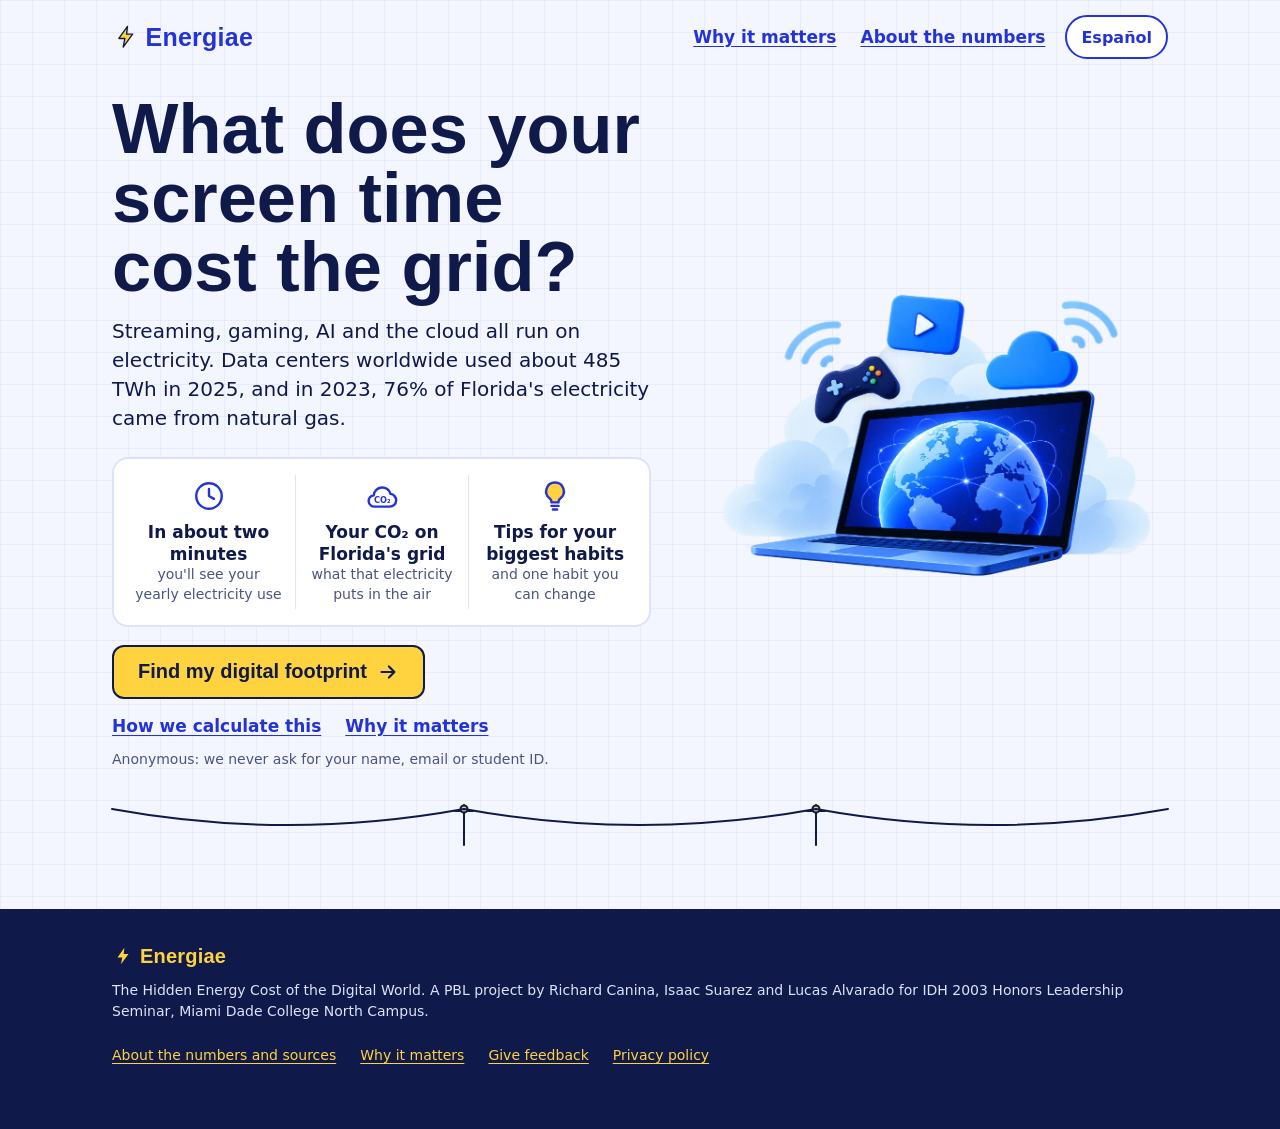
==== index.html @ 9c51fefc "Add a privacy policy page; shorten the team credit to "Richard Canina" - New privacy.html, written o" ====
<!DOCTYPE html>
<html lang="en">
<head>
  <meta charset="UTF-8">
  <meta name="viewport" content="width=device-width, initial-scale=1">
  <title>Digital Energy Calculator | Energiae</title>
  <meta name="description" content="Estimate the yearly electricity behind your streaming, gaming, AI and cloud habits, then pledge one change. An Energiae project at Miami Dade College.">
  <meta name="theme-color" content="#2433D6">
  <!-- Link preview card (texts, WhatsApp, iMessage, LinkedIn, Discord). Apps don't run JavaScript,
       so these stay in English and need the full site address. -->
  <meta property="og:type" content="website">
  <meta property="og:site_name" content="Energiae">
  <meta property="og:url" content="https://energiae-calculator.netlify.app/">
  <meta property="og:title" content="What does your screen time cost the grid?">
  <meta property="og:description" content="Find your digital footprint in about two minutes: the yearly electricity behind your streaming, gaming, AI and cloud habits, and its CO₂ on Florida's grid. In English and Spanish.">
  <meta property="og:image" content="https://energiae-calculator.netlify.app/images/og-image.jpg">
  <meta property="og:image:width" content="1200">
  <meta property="og:image:height" content="630">
  <meta property="og:image:alt" content="Energiae digital energy calculator: What does your screen time cost the grid?">
  <meta name="twitter:card" content="summary_large_image">
  <link rel="icon" href="data:image/svg+xml,%3Csvg xmlns='http://www.w3.org/2000/svg' viewBox='0 0 32 32'%3E%3Crect width='32' height='32' rx='7' fill='%232433D6'/%3E%3Cpath d='M18 4 8 18h7l-2 10 11-15h-7z' fill='%23FFD23F'/%3E%3C/svg%3E">
  <link rel="stylesheet" href="styles.css">
  <script>
    // Runs before the page is drawn. If the page is about to switch to Spanish, hide it for a moment
    // so English doesn't flash first. Same rule as pickLanguage() in app.js; applyLanguage() shows the
    // page again, and a 3-second fallback shows it even if something goes wrong.
    (function () {
      var lang = new URLSearchParams(location.search).get("lang");
      if (lang !== "en" && lang !== "es") {
        try { lang = localStorage.getItem("energiae-lang"); } catch (e) { lang = null; }
      }
      if (lang !== "en" && lang !== "es") {
        lang = (navigator.language || "en").toLowerCase().indexOf("es") === 0 ? "es" : "en";
      }
      if (lang === "es") {
        document.documentElement.classList.add("i18n-pending");
        setTimeout(function () { document.documentElement.classList.remove("i18n-pending"); }, 3000);
      }
    })();
  </script>
</head>
<body>
  <!-- Icon set: each category icon is drawn once here and reused with <use href="#i-..."> -->
  <svg class="icon-sprite" aria-hidden="true" focusable="false">
    <symbol id="i-video" viewBox="0 0 24 24"><rect x="2.5" y="4.5" width="19" height="13" rx="2"/><path d="M10 8.5v5l4.5-2.5z" fill="currentColor" stroke="none"/><path d="M8 21h8"/></symbol>
    <symbol id="i-music" viewBox="0 0 24 24"><path d="M4 16v-4a8 8 0 0 1 16 0v4"/><rect x="3" y="14" width="4.5" height="7" rx="1.5"/><rect x="16.5" y="14" width="4.5" height="7" rx="1.5"/></symbol>
    <symbol id="i-social" viewBox="0 0 24 24"><rect x="6" y="2" width="12" height="20" rx="2.5"/><path d="M9.5 7h5M9.5 11h5M9.5 15h3"/></symbol>
    <symbol id="i-gaming" viewBox="0 0 24 24"><path d="M7 7h10a5 5 0 0 1 5 5v1a3.5 3.5 0 0 1-6.2 2.2L14.5 14h-5l-1.3 1.2A3.5 3.5 0 0 1 2 13v-1a5 5 0 0 1 5-5z"/><path d="M7.5 9.5v3M6 11h3"/><circle cx="15.5" cy="10" r="1" fill="currentColor" stroke="none"/><circle cx="17.5" cy="12" r="1" fill="currentColor" stroke="none"/></symbol>
    <symbol id="i-calls" viewBox="0 0 24 24"><rect x="2" y="6" width="13" height="12" rx="2"/><path d="M15 10.5 21 7v10l-6-3.5z"/></symbol>
    <symbol id="i-ai" viewBox="0 0 24 24"><path d="M11 3l1.8 5.2L18 10l-5.2 1.8L11 17l-1.8-5.2L4 10l5.2-1.8z"/><path d="M18.5 15.5l.7 1.8 1.8.7-1.8.7-.7 1.8-.7-1.8-1.8-.7 1.8-.7z" fill="currentColor"/></symbol>
    <symbol id="i-cloud" viewBox="0 0 24 24"><path d="M7 19h10.5a4.5 4.5 0 0 0 .5-8.97A6 6 0 0 0 6.2 11 4 4 0 0 0 7 19z"/></symbol>
    <symbol id="i-devices" viewBox="0 0 24 24"><path d="M9 2v5M15 2v5M6 7h12v3.5a6 6 0 0 1-12 0zM12 16.5V22"/></symbol>
    <symbol id="i-study" viewBox="0 0 24 24"><path d="M12 6.5C10 5 7 4.5 3 5v13c4-.5 7 0 9 1.5 2-1.5 5-2 9-1.5V5c-4-.5-7 0-9 1.5zM12 6.5V19"/></symbol>
    <symbol id="i-work" viewBox="0 0 24 24"><rect x="3" y="7" width="18" height="13" rx="2"/><path d="M9 7V5.5A1.5 1.5 0 0 1 10.5 4h3A1.5 1.5 0 0 1 15 5.5V7M3 12.5h18"/></symbol>
    <symbol id="i-search" viewBox="0 0 24 24"><circle cx="10.5" cy="10.5" r="6.5"/><path d="M15.3 15.3 21 21"/></symbol>
    <symbol id="i-clock" viewBox="0 0 24 24"><circle cx="12" cy="12" r="9"/><path d="M12 7v5l3.5 2"/></symbol>
    <symbol id="i-co2" viewBox="0 0 24 24"><path d="M7 19.5h10.5a4.5 4.5 0 0 0 .5-8.97A6 6 0 0 0 6.2 11.5 4 4 0 0 0 7 19.5z"/><text x="12.2" y="17.2" text-anchor="middle" font-size="5.8" font-weight="700" font-family="system-ui, sans-serif" fill="currentColor" stroke="none">CO₂</text></symbol>
    <symbol id="i-bulb" viewBox="0 0 24 24"><path d="M12 2.5a6.2 6.2 0 0 0-3.7 11.2c.7.5 1.2 1.3 1.2 2.2v.6h5v-.6c0-.9.5-1.7 1.2-2.2A6.2 6.2 0 0 0 12 2.5z" style="fill: var(--volt)"/><path d="M9.5 19h5M10.5 21.5h3"/></symbol>
  </svg>

  <!-- Text in elements with data-i18n comes from data/strings.js (English or Spanish). -->
  <header class="site-header">
    <a class="wordmark" id="home-link" href="index.html#home" aria-label="Energiae home" data-i18n-aria="nav.home">
      <svg class="wordmark-bolt" viewBox="0 0 32 32" aria-hidden="true"><path d="M18 4 8 18h7l-2 10 11-15h-7z"/></svg>
      Energiae
    </a>
    <div class="header-actions">
      <a class="header-link header-link-wide" href="why-it-matters.html" data-i18n="nav.why">Why it matters</a>
      <a class="header-link header-link-optional" href="about.html" data-i18n="nav.about">About the numbers</a>
      <button type="button" class="lang-toggle" id="lang-toggle" lang="es" data-i18n="lang.switch" data-i18n-aria="lang.switchAria">Español</button>
    </div>
  </header>

  <main class="page">
    <h1 class="visually-hidden" data-i18n="app.name">Digital Energy Calculator</h1>

    <!-- STEP 0: WELCOME -->
    <section class="step intro welcome" id="step-welcome" aria-labelledby="welcome-title">
      <h2 id="welcome-title" tabindex="-1" data-i18n="welcome.title">What does your screen time cost the grid?</h2>
      <!-- The numbers in these facts come from data/coefficients.js (data-c). -->
      <p class="lede" data-i18n-html="welcome.facts"></p>

      <!-- Decorative illustration (the facts above carry the meaning, so alt is empty).
           If the file is missing, it hides itself and the layout stays one column. -->
      <figure class="welcome-art">
        <img src="images/welcome-illustration.webp" alt="" width="1000" height="667" onerror="this.parentElement.hidden = true">
      </figure>

      <ul class="welcome-features">
        <li><svg class="feature-icon" aria-hidden="true" focusable="false"><use href="#i-clock"></use></svg><span><strong data-i18n="welcome.f1t">In about two minutes</strong><span data-i18n="welcome.f1d">you'll see your yearly electricity use</span></span></li>
        <li><svg class="feature-icon" aria-hidden="true" focusable="false"><use href="#i-co2"></use></svg><span><strong data-i18n="welcome.f2t">Your CO₂ on Florida's grid</strong><span data-i18n="welcome.f2d">what that electricity puts in the air</span></span></li>
        <li><svg class="feature-icon" aria-hidden="true" focusable="false"><use href="#i-bulb"></use></svg><span><strong data-i18n="welcome.f3t">Tips for your biggest habits</strong><span data-i18n="welcome.f3d">and one habit you can change</span></span></li>
      </ul>

      <div class="actions">
        <button type="button" class="btn btn-primary" data-go="habits"><span data-i18n="welcome.start">Find my digital footprint</span><svg class="btn-arrow" viewBox="0 0 24 24" aria-hidden="true" focusable="false"><path d="M5 12h14M13 6l6 6-6 6"/></svg></button>
      </div>
      <p class="welcome-how"><a href="about.html" data-i18n="welcome.how">How we calculate this</a><a href="why-it-matters.html" data-i18n="nav.why">Why it matters</a></p>
      <p class="privacy" data-i18n="welcome.privacy">Anonymous: we never ask for your name, email or student ID.</p>

      <!-- Decorative power line; app.js sizes it to the screen and CSS sends a pulse of "current" along it every few seconds. -->
      <svg class="power-line" id="power-line" aria-hidden="true" focusable="false">
        <g class="poles"></g>
        <path class="wire"/>
        <path class="pulse" pathLength="100"/>
      </svg>
    </section>

    <ol class="progress" id="progress" aria-label="Steps" data-i18n-aria="progress.aria" hidden>
      <li data-step="habits"><span data-i18n="progress.habits">Your habits</span></li>
      <li data-step="results"><span data-i18n="progress.results">Your results</span></li>
      <li data-step="pledge"><span data-i18n="progress.pledge">Your pledge</span></li>
    </ol>

    <!--
      Netlify Forms: Netlify reads this form when the site deploys.
      Every field we want to save must exist here in the HTML (even the ones JS fills in).
      No field asks for a name, email, student ID or anything else personal.
      Saved values are always the same codes in English and Spanish, so the data never splits by language.
    -->
    <form id="calc-form" name="pledge-responses" method="POST" data-netlify="true" netlify-honeypot="bot-field" novalidate>
      <input type="hidden" name="form-name" value="pledge-responses">
      <p class="honeypot" aria-hidden="true">
        <label>Leave this empty <input name="bot-field" tabindex="-1" autocomplete="off"></label>
      </p>

      <!-- STEP 1: HABITS -->
      <section class="step" id="step-habits" aria-labelledby="habits-title" hidden>
        <div class="habits-head">
          <h2 id="habits-title" tabindex="-1" data-i18n="habits.title">Your habits</h2>
          <p class="lede" data-i18n="habits.lede">Enter a normal day. Rough guesses are fine.</p>
        </div>

        <fieldset class="group habit-page" data-page="1" tabindex="-1">
          <legend data-i18n="group.watch">Watch and listen</legend>

          <!-- VIDEO: first where they watch (any number of screens), then one hours slider for each screen
               they pick (app.js shows it), then the quality. A TV or monitor is plugged in, so its own
               electricity is added to video; phones, tablets and laptops are counted under "Charging devices".
               The checkboxes have no name: only the hours are sent (0 for a screen they didn't pick). -->
          <fieldset class="field choice video-field">
            <legend><svg class="icon" aria-hidden="true" focusable="false"><use href="#i-video"></use></svg><span data-i18n="video.label">Video streaming</span> <span class="hint" data-i18n="video.hint">Netflix, YouTube, Disney+, Twitch</span></legend>
            <p class="sub-question" id="watch-question"><span data-i18n="screen.legend">Where do you watch? Choose all that apply.</span> <span class="hint" data-i18n="screen.hint">Phone, tablet and laptop charging is counted separately.</span></p>
            <div class="segmented segmented-4" role="group" aria-labelledby="watch-question">
              <label><input type="checkbox" class="watch-check" value="phone" aria-controls="video-on-phone"><span data-i18n="screen.phone">Phone or tablet</span></label>
              <label><input type="checkbox" class="watch-check" value="laptop" aria-controls="video-on-laptop"><span data-i18n="screen.laptop">Laptop</span></label>
              <label><input type="checkbox" class="watch-check" value="tv" aria-controls="video-on-tv"><span data-i18n="screen.tv">TV</span></label>
              <label><input type="checkbox" class="watch-check" value="monitor" aria-controls="video-on-monitor"><span data-i18n="screen.monitor">Monitor</span></label>
            </div>

            <div class="video-on" id="video-on-phone" hidden>
              <label for="video_hours_phone" data-i18n="videoOn.phone">On a phone or tablet</label>
              <div class="slider-row">
                <input type="range" id="video_hours_phone" name="video_hours_phone" min="0" max="12" step="0.5" value="0">
                <output for="video_hours_phone"></output>
              </div>
            </div>
            <div class="video-on" id="video-on-laptop" hidden>
              <label for="video_hours_laptop" data-i18n="videoOn.laptop">On a laptop</label>
              <div class="slider-row">
                <input type="range" id="video_hours_laptop" name="video_hours_laptop" min="0" max="12" step="0.5" value="0">
                <output for="video_hours_laptop"></output>
              </div>
            </div>
            <div class="video-on" id="video-on-tv" hidden>
              <label for="video_hours_tv" data-i18n="videoOn.tv">On a TV</label>
              <div class="slider-row">
                <input type="range" id="video_hours_tv" name="video_hours_tv" min="0" max="12" step="0.5" value="0">
                <output for="video_hours_tv"></output>
              </div>
            </div>
            <div class="video-on" id="video-on-monitor" hidden>
              <label for="video_hours_monitor" data-i18n="videoOn.monitor">On a monitor</label>
              <div class="slider-row">
                <input type="range" id="video_hours_monitor" name="video_hours_monitor" min="0" max="12" step="0.5" value="0">
                <output for="video_hours_monitor"></output>
              </div>
            </div>
          </fieldset>

          <!-- Shown once they pick at least one screen; applies to all their video. -->
          <fieldset class="field choice" id="quality-field" hidden>
            <legend data-i18n="quality.legend">Usual video quality</legend>
            <div class="segmented">
              <label><input type="radio" name="video_quality" value="SD"><span>SD</span></label>
              <label><input type="radio" name="video_quality" value="HD" checked><span>HD</span></label>
              <label><input type="radio" name="video_quality" value="4K"><span>4K</span></label>
            </div>
          </fieldset>

          <div class="field">
            <label for="music_hours"><svg class="icon" aria-hidden="true" focusable="false"><use href="#i-music"></use></svg><span data-i18n="music.label">Music and podcasts</span> <span class="hint" data-i18n="music.hint">streamed, not downloaded</span></label>
            <div class="slider-row">
              <input type="range" id="music_hours" name="music_hours" min="0" max="12" step="0.5" value="1.5">
              <output for="music_hours"></output>
            </div>
          </div>
        </fieldset>

        <fieldset class="group habit-page" data-page="2" tabindex="-1" hidden>
          <legend data-i18n="group.scroll">Scroll and play</legend>

          <div class="field">
            <label for="social_hours"><svg class="icon" aria-hidden="true" focusable="false"><use href="#i-social"></use></svg><span data-i18n="social.label">Social media scrolling</span> <span class="hint" data-i18n="social.hint">Instagram, TikTok, Snapchat, X</span></label>
            <div class="slider-row">
              <input type="range" id="social_hours" name="social_hours" min="0" max="12" step="0.5" value="2.5">
              <output for="social_hours"></output>
            </div>
          </div>

          <div class="field">
            <label for="gaming_hours"><svg class="icon" aria-hidden="true" focusable="false"><use href="#i-gaming"></use></svg><span data-i18n="gaming.label">Gaming</span></label>
            <div class="slider-row">
              <input type="range" id="gaming_hours" name="gaming_hours" min="0" max="12" step="0.5" value="1">
              <output for="gaming_hours"></output>
            </div>
          </div>

          <fieldset class="field choice">
            <legend><span data-i18n="platform.legend">Mostly play on</span> <span class="hint" data-i18n="platform.hint">a console includes the TV; a PC, the monitor</span></legend>
            <div class="segmented">
              <label><input type="radio" name="gaming_platform" value="phone" checked><span data-i18n="platform.phone">Phone</span></label>
              <label><input type="radio" name="gaming_platform" value="console"><span data-i18n="platform.console">Console</span></label>
              <label><input type="radio" name="gaming_platform" value="pc"><span data-i18n="platform.pc">PC</span></label>
            </div>
          </fieldset>
        </fieldset>

        <fieldset class="group habit-page" data-page="3" tabindex="-1" hidden>
          <legend data-i18n="group.study">Study and work</legend>

          <div class="field">
            <label for="study_hours"><svg class="icon" aria-hidden="true" focusable="false"><use href="#i-study"></use></svg><span data-i18n="study.label">Studying online</span> <span class="hint" data-i18n="study.hint">Pearson, e-books, homework and class websites</span></label>
            <div class="slider-row">
              <input type="range" id="study_hours" name="study_hours" min="0" max="12" step="0.5" value="2">
              <output for="study_hours"></output>
            </div>
          </div>

          <!-- Starts at 0, unlike the other sliders: many students don't work online. -->
          <div class="field">
            <label for="work_hours"><svg class="icon" aria-hidden="true" focusable="false"><use href="#i-work"></use></svg><span data-i18n="work.label">Working online</span> <span class="hint" data-i18n="work.hint">a job or internship on a computer or phone: email, documents, online shifts. Video calls go under Talk and ask</span></label>
            <div class="slider-row">
              <input type="range" id="work_hours" name="work_hours" min="0" max="12" step="0.5" value="0">
              <output for="work_hours"></output>
            </div>
          </div>

          <div class="field">
            <label for="browse_hours"><svg class="icon" aria-hidden="true" focusable="false"><use href="#i-search"></use></svg><span data-i18n="browse.label">Browsing and searching</span> <span class="hint" data-i18n="browse.hint">Google, library databases, research sites</span></label>
            <div class="slider-row">
              <input type="range" id="browse_hours" name="browse_hours" min="0" max="12" step="0.5" value="1">
              <output for="browse_hours"></output>
            </div>
          </div>
        </fieldset>

        <fieldset class="group habit-page" data-page="4" tabindex="-1" hidden>
          <legend data-i18n="group.talk">Talk and ask</legend>

          <div class="field">
            <label for="calls_hours"><svg class="icon" aria-hidden="true" focusable="false"><use href="#i-calls"></use></svg><span data-i18n="calls.label">Video calls</span> <span class="hint" data-i18n="calls.hint">Zoom, FaceTime, Teams</span></label>
            <div class="slider-row">
              <input type="range" id="calls_hours" name="calls_hours" min="0" max="8" step="0.5" value="0.5">
              <output for="calls_hours"></output>
            </div>
          </div>

          <div class="field">
            <label for="ai_prompts"><svg class="icon" aria-hidden="true" focusable="false"><use href="#i-ai"></use></svg><span data-i18n="aiPrompts.label">AI chatbot prompts</span> <span class="hint" data-i18n="aiPrompts.hint">messages to ChatGPT, Gemini or Claude, plus Google AI summaries, per day</span></label>
            <div class="stepper">
              <button type="button" class="step-btn" data-step-for="ai_prompts" data-delta="-1" aria-label="Fewer AI prompts" data-i18n-aria="aria.fewerPrompts">−</button>
              <input type="number" id="ai_prompts" name="ai_prompts" min="0" max="200" step="1" value="5" inputmode="numeric">
              <button type="button" class="step-btn" data-step-for="ai_prompts" data-delta="1" aria-label="More AI prompts" data-i18n-aria="aria.morePrompts">+</button>
            </div>
          </div>

          <div class="field">
            <label for="ai_images"><svg class="icon" aria-hidden="true" focusable="false"><use href="#i-ai"></use></svg><span data-i18n="aiImages.label">AI images generated</span> <span class="hint" data-i18n="aiImages.hint">per day</span></label>
            <div class="stepper">
              <button type="button" class="step-btn" data-step-for="ai_images" data-delta="-1" aria-label="Fewer AI images" data-i18n-aria="aria.fewerImages">−</button>
              <input type="number" id="ai_images" name="ai_images" min="0" max="100" step="1" value="0" inputmode="numeric">
              <button type="button" class="step-btn" data-step-for="ai_images" data-delta="1" aria-label="More AI images" data-i18n-aria="aria.moreImages">+</button>
            </div>
          </div>
        </fieldset>

        <fieldset class="group habit-page" data-page="5" tabindex="-1" hidden>
          <legend data-i18n="group.store">Store and charge</legend>

          <div class="field">
            <label for="cloud_gb"><svg class="icon" aria-hidden="true" focusable="false"><use href="#i-cloud"></use></svg><span data-i18n="cloud.label">Cloud storage used, in GB</span> <span class="hint" data-i18n="cloud.hint">a rough guess is fine: check how much you use in iCloud, Google or OneDrive settings, not your plan size</span></label>
            <div class="stepper">
              <button type="button" class="step-btn" data-step-for="cloud_gb" data-delta="-10" aria-label="10 GB less" data-i18n-aria="aria.lessCloud">−</button>
              <input type="number" id="cloud_gb" name="cloud_gb" min="0" max="5000" step="1" value="50" inputmode="numeric">
              <button type="button" class="step-btn" data-step-for="cloud_gb" data-delta="10" aria-label="10 GB more" data-i18n-aria="aria.moreCloud">+</button>
            </div>
          </div>

          <p class="field-note"><svg class="icon" aria-hidden="true" focusable="false"><use href="#i-devices"></use></svg><span data-i18n="devices.note">Devices you charge every day</span></p>
          <div class="device-row">
            <div class="field">
              <label for="phones" data-i18n="devices.phones">Phones</label>
              <div class="stepper">
                <button type="button" class="step-btn" data-step-for="phones" data-delta="-1" aria-label="One fewer phone" data-i18n-aria="aria.fewerPhones">−</button>
                <input type="number" id="phones" name="phones" min="0" max="5" step="1" value="1" inputmode="numeric">
                <button type="button" class="step-btn" data-step-for="phones" data-delta="1" aria-label="One more phone" data-i18n-aria="aria.morePhones">+</button>
              </div>
            </div>
            <div class="field">
              <label for="laptops" data-i18n="devices.laptops">Laptops</label>
              <div class="stepper">
                <button type="button" class="step-btn" data-step-for="laptops" data-delta="-1" aria-label="One fewer laptop" data-i18n-aria="aria.fewerLaptops">−</button>
                <input type="number" id="laptops" name="laptops" min="0" max="5" step="1" value="1" inputmode="numeric">
                <button type="button" class="step-btn" data-step-for="laptops" data-delta="1" aria-label="One more laptop" data-i18n-aria="aria.moreLaptops">+</button>
              </div>
            </div>
            <div class="field">
              <label for="tablets" data-i18n="devices.tablets">Tablets</label>
              <div class="stepper">
                <button type="button" class="step-btn" data-step-for="tablets" data-delta="-1" aria-label="One fewer tablet" data-i18n-aria="aria.fewerTablets">−</button>
                <input type="number" id="tablets" name="tablets" min="0" max="5" step="1" value="0" inputmode="numeric">
                <button type="button" class="step-btn" data-step-for="tablets" data-delta="1" aria-label="One more tablet" data-i18n-aria="aria.moreTablets">+</button>
              </div>
            </div>
          </div>
        </fieldset>

        <p class="overlap-note" id="overlap-note" data-i18n="habits.overlap" hidden>That adds up to more than 24 hours. That's fine if you do some things at the same time.</p>

        <!-- Section navigation: one group of questions at a time (app.js shows/hides the fieldsets above).
             The dots and the Back/Next buttons are pinned together at the bottom of the screen. -->
        <div class="habit-footer">
        <!-- Only when coming back from the results ("Edit my habits"), so it can't spoil the first reveal or the "expected" question. -->
        <p class="habit-live" id="habit-live" aria-live="polite" hidden></p>
        <!-- Shown once if someone taps "See my results" without changing any answer; a second tap continues. -->
        <p class="habit-unchanged" id="habit-unchanged" role="status" hidden></p>
        <div class="habit-nav">
          <div class="habit-dots" id="habit-dots" role="group" aria-label="Habit sections" data-i18n-aria="habits.dotsAria">
            <button type="button" class="habit-dot" data-page="1"></button>
            <button type="button" class="habit-dot" data-page="2"></button>
            <button type="button" class="habit-dot" data-page="3"></button>
            <button type="button" class="habit-dot" data-page="4"></button>
            <button type="button" class="habit-dot" data-page="5"></button>
          </div>
          <p class="habit-count" id="habit-count">Section 1 of 5</p>
        </div>

        <div class="actions habit-actions">
          <button type="button" class="btn btn-quiet" id="habit-back" data-i18n="habits.back">Back</button>
          <button type="button" class="btn btn-primary" id="habit-next"><span id="habit-next-label">Next: Scroll and play</span><svg class="btn-arrow" viewBox="0 0 24 24" aria-hidden="true" focusable="false"><path d="M5 12h14M13 6l6 6-6 6"/></svg></button>
          <button type="button" class="btn btn-primary" id="habit-results" data-go="results" data-i18n="habits.next" hidden>See my results</button>
        </div>
        </div>
      </section>

      <!-- STEP 2: RESULTS -->
      <section class="step" id="step-results" aria-labelledby="results-title" hidden>
        <div class="results-layout">
          <div class="card" id="result-card">
            <div class="card-head">
              <p class="card-brand">
                <svg class="wordmark-bolt" viewBox="0 0 32 32" aria-hidden="true"><path d="M18 4 8 18h7l-2 10 11-15h-7z"/></svg>
                Energiae
              </p>
              <h2 id="results-title" class="card-title" tabindex="-1" data-i18n="results.title">My digital year</h2>
            </div>
            <div class="meter-row">
              <div class="meter" id="meter" role="img" aria-label=""></div>
              <!-- Like the spinning disk in a real electric meter: it spins faster when you use more. -->
              <div class="disk-wrap">
                <svg class="disk" viewBox="0 0 64 64" aria-hidden="true" focusable="false">
                  <circle class="disk-window" cx="32" cy="32" r="30"/>
                  <g class="disk-spin">
                    <circle class="disk-plate" cx="32" cy="32" r="23"/>
                    <rect class="disk-mark" x="28" y="9" width="8" height="6" rx="1.5"/>
                    <circle class="disk-hub" cx="32" cy="32" r="3.5"/>
                  </g>
                </svg>
                <p class="disk-watts"><span aria-hidden="true"><span id="avg-watts"></span> W, 24/7</span><span class="visually-hidden" id="avg-watts-sr"></span></p>
              </div>
            </div>
            <p class="meter-unit" aria-hidden="true" data-i18n="meter.unit">kWh of electricity a year</p>

            <dl class="card-stats">
              <div><dt data-i18n="stat.co2">CO₂ on Florida's grid</dt><dd><span id="co2-kg"></span> kg</dd></div>
              <div><dt data-i18n="stat.phone">Same as charging a phone</dt><dd><span id="phone-charges"></span> <span data-i18n="unit.times">times</span></dd></div>
              <div><dt data-i18n="stat.home">Powering a Florida home</dt><dd><span id="home-days"></span> <span data-i18n="unit.days">days</span></dd></div>
            </dl>

            <!-- Florida's electricity mix (EPA eGRID), filled in by app.js from coefficients.js -->
            <div class="grid-mix">
              <div class="mix-bar" id="mix-bar" aria-hidden="true"></div>
              <p class="mix-label" id="mix-label"></p>
            </div>

            <h3 class="card-subtitle" data-i18n="results.where">Where it goes, in kWh a year</h3>
            <ul class="bars" id="bars"></ul>

            <p class="card-foot" data-i18n="card.foot">Estimate by Energiae at Miami Dade College North</p>
          </div>

          <!-- Share / download the card as an image (app.js draws it on a canvas). Shown once the image is ready;
               the Share button only appears on browsers that can share image files. -->
          <div class="share-actions" id="share-actions" hidden>
            <button type="button" class="btn btn-quiet" id="share-btn" hidden><svg class="btn-icon" viewBox="0 0 24 24" aria-hidden="true" focusable="false"><path d="M12 15V3M7 8l5-5 5 5M5 12v7a2 2 0 0 0 2 2h10a2 2 0 0 0 2-2v-7"/></svg><span data-i18n="share.share">Share my card</span></button>
            <button type="button" class="btn btn-quiet" id="download-btn"><svg class="btn-icon" viewBox="0 0 24 24" aria-hidden="true" focusable="false"><path d="M12 3v12M7 10l5 5 5-5M5 21h14"/></svg><span data-i18n="share.download">Download image</span></button>
          </div>

          <div class="results-side">
            <fieldset class="group expectation">
              <legend data-i18n="expect.legend">Compared to what you expected, this is…</legend>
              <div class="choice-list">
                <label><input type="radio" name="expectation" value="higher" required><span data-i18n="expect.higher">Higher than I expected</span></label>
                <label><input type="radio" name="expectation" value="about-right"><span data-i18n="expect.about">About what I expected</span></label>
                <label><input type="radio" name="expectation" value="lower"><span data-i18n="expect.lower">Lower than I expected</span></label>
                <label><input type="radio" name="expectation" value="no-idea"><span data-i18n="expect.noIdea">I had no idea</span></label>
              </div>
            </fieldset>

            <div class="tips" id="tips">
              <h3 id="tips-title">Your top 3 places to cut</h3>
              <ol id="tips-list"></ol>
            </div>

            <!-- Backup for browsers that can't make the image -->
            <p class="screenshot-hint" id="screenshot-hint" data-i18n="results.screenshot">Screenshot the blue card to share it.</p>

            <div class="actions">
              <button type="button" class="btn btn-quiet" data-go="habits" data-i18n="results.edit">Edit my habits</button>
              <button type="button" class="btn btn-primary" data-go="pledge" data-i18n="results.next">Choose a pledge</button>
            </div>
          </div>
        </div>
      </section>

      <!-- STEP 3: PLEDGE -->
      <section class="step" id="step-pledge" aria-labelledby="pledge-title" hidden>
        <h2 id="pledge-title" tabindex="-1">Pick one habit to change</h2>
        <p class="lede" id="pledge-lede" data-i18n="pledge.lede">Your options are sorted by how much energy they would save you in a year.</p>

        <!-- Mini meter: rolls down to your new total when you pick a pledge -->
        <div class="pledge-meter">
          <p class="pledge-meter-label" id="pledge-meter-label">Your year, in kWh</p>
          <div class="pledge-meter-row">
            <div class="meter meter-small" id="pledge-meter" role="img" aria-label=""></div>
            <p class="pledge-change" id="pledge-change"></p>
          </div>
        </div>

        <fieldset class="group" id="pledge-group">
          <legend class="visually-hidden" data-i18n="pledge.legend">Your pledge</legend>
          <!-- JS hides the options that don't apply to you and fills in the savings. -->
          <div class="pledge-list" id="pledge-list">
            <label class="pledge" data-pledge="video_less"><input type="radio" name="pledge" value="video_less" required><span class="pledge-text" data-i18n="pledge.video_less">Stream 1 hour less video a day</span><span class="pledge-save"></span></label>
            <label class="pledge" data-pledge="video_hd"><input type="radio" name="pledge" value="video_hd" required><span class="pledge-text" data-i18n="pledge.video_hd">Watch in HD instead of 4K</span><span class="pledge-save"></span></label>
            <label class="pledge" data-pledge="music_less"><input type="radio" name="pledge" value="music_less" required><span class="pledge-text" data-i18n="pledge.music_less">Stream music 1 hour less a day, and play downloads instead</span><span class="pledge-save"></span></label>
            <label class="pledge" data-pledge="social_less"><input type="radio" name="pledge" value="social_less" required><span class="pledge-text" data-i18n="pledge.social_less">Scroll social media 1 hour less a day</span><span class="pledge-save"></span></label>
            <label class="pledge" data-pledge="gaming_less"><input type="radio" name="pledge" value="gaming_less" required><span class="pledge-text" data-i18n="pledge.gaming_less">Game 1 hour less a day</span><span class="pledge-save"></span></label>
            <label class="pledge" data-pledge="gaming_phone"><input type="radio" name="pledge" value="gaming_phone" required><span class="pledge-text" data-i18n="pledge.gaming_phone">Play on my phone instead of a console or PC</span><span class="pledge-save"></span></label>
            <label class="pledge" data-pledge="calls_less"><input type="radio" name="pledge" value="calls_less" required><span class="pledge-text" data-i18n="pledge.calls_less">Swap 30 minutes of video calls a day for messages</span><span class="pledge-save"></span></label>
            <label class="pledge" data-pledge="ai_fewer"><input type="radio" name="pledge" value="ai_fewer" required><span class="pledge-text" data-i18n="pledge.ai_fewer">Send 5 fewer AI prompts a day</span><span class="pledge-save"></span></label>
            <label class="pledge" data-pledge="ai_no_images"><input type="radio" name="pledge" value="ai_no_images" required><span class="pledge-text" data-i18n="pledge.ai_no_images">Stop generating AI images</span><span class="pledge-save"></span></label>
            <label class="pledge" data-pledge="cloud_half"><input type="radio" name="pledge" value="cloud_half" required><span class="pledge-text" data-i18n="pledge.cloud_half">Delete half of my cloud files</span><span class="pledge-save"></span></label>
          </div>
        </fieldset>

        <div class="field select-field">
          <label for="heard_from" data-i18n="heard.label">Where did you hear about this?</label>
          <!-- The saved value is always the same short English code, whatever language is showing.
               The first five codes (Tabling, Honors College, INIT meeting, Other club, Other) are unchanged
               from the first version, so older and newer responses match. Groups only help people scan the list. -->
          <select id="heard_from" name="heard_from" required>
            <option value="" data-i18n="heard.choose">Choose one</option>
            <optgroup label="At Miami Dade College" data-i18n-label="heard.groupMdc">
              <option value="Tabling – North Campus" data-i18n="heard.tabling">Tabling – North Campus</option>
              <option value="Professor – in class" data-i18n="heard.profClass" data-details>A professor, in class</option>
              <option value="Professor – email or course page" data-i18n="heard.profOnline" data-details>A professor's email or course page</option>
              <option value="Department or chairperson" data-i18n="heard.department" data-details>A department chair or department email</option>
              <option value="Honors College" data-i18n="heard.honors">Honors College</option>
              <option value="INIT meeting" data-i18n="heard.init">INIT meeting</option>
              <option value="Other club" data-i18n="heard.club" data-details>Another club or student organization</option>
              <option value="Campus event or presentation" data-i18n="heard.event" data-details>A campus event or presentation</option>
              <option value="Flyer or poster" data-i18n="heard.flyer">A flyer or poster (QR code)</option>
            </optgroup>
            <optgroup label="Friends and social media" data-i18n-label="heard.groupSocial">
              <option value="Classmate or friend" data-i18n="heard.friend">A classmate or friend</option>
              <option value="Text or group chat" data-i18n="heard.chat">A text or group chat (WhatsApp, GroupMe…)</option>
              <option value="LinkedIn" data-i18n="heard.linkedin">LinkedIn</option>
              <option value="Instagram" data-i18n="heard.instagram">Instagram</option>
              <option value="Other social media" data-i18n="heard.social">Another social network (TikTok, Facebook, X…)</option>
            </optgroup>
            <optgroup label="Other ways" data-i18n-label="heard.groupOther">
              <option value="Web search" data-i18n="heard.search">A web search (Google…)</option>
              <option value="Other" data-i18n="heard.other">Other</option>
            </optgroup>
          </select>
        </div>

        <!-- Optional details, shown only for the options marked data-details above (app.js).
             Cleared if they switch to another option. Short, and asks for no personal details. -->
        <div class="field heard-details" id="heard-details-field" hidden>
          <label for="heard_details"><span data-i18n="heardDetails.label">Would you like to add more details?</span> <span class="hint" id="heard-details-hint" data-i18n="heardDetails.hint">Optional. For example, the class, club or event. Please don't include your own name or contact details.</span></label>
          <input type="text" id="heard_details" name="heard_details" maxlength="100" autocomplete="off" aria-describedby="heard-details-hint">
        </div>

        <!-- Filled in by app.js right before sending. -->
        <input type="hidden" name="video_hours">
        <input type="hidden" name="kwh_total">
        <input type="hidden" name="co2_kg_total">
        <input type="hidden" name="kwh_video">
        <input type="hidden" name="kwh_music">
        <input type="hidden" name="kwh_social">
        <input type="hidden" name="kwh_gaming">
        <input type="hidden" name="kwh_study">
        <input type="hidden" name="kwh_work">
        <input type="hidden" name="kwh_calls">
        <input type="hidden" name="kwh_ai">
        <input type="hidden" name="kwh_cloud">
        <input type="hidden" name="kwh_devices">
        <input type="hidden" name="top_category">
        <input type="hidden" name="pledge_kwh_saved">
        <input type="hidden" name="habits_changed">
        <input type="hidden" name="model_version">
        <input type="hidden" name="language">

        <p class="form-error" id="form-error" role="alert" tabindex="-1" hidden></p>

        <div class="actions">
          <button type="button" class="btn btn-quiet" data-go="results" data-i18n="pledge.back">Back to results</button>
          <button type="submit" class="btn btn-primary" id="submit-btn">Send my pledge</button>
        </div>
        <p class="privacy" data-i18n-html="pledge.privacy">We save your answers above with no name, email or student ID attached. Energiae uses the combined results in a class presentation. <a href="privacy.html">Privacy policy</a></p>
      </section>

      <!-- THANK YOU -->
      <section class="step" id="step-thanks" aria-labelledby="thanks-title" hidden>
        <h2 id="thanks-title" tabindex="-1">Pledge sent. Thank you.</h2>
        <p class="lede" id="thanks-summary"></p>
        <p class="collective" id="thanks-collective" hidden></p>
        <p class="preview-note" id="preview-note" data-i18n="thanks.preview" hidden>Local preview: nothing was sent. Submissions only work on the deployed Netlify site.</p>
        <div class="actions">
          <button type="button" class="btn btn-quiet" id="restart-btn" data-i18n="thanks.restart">Start over</button>
          <a class="btn btn-quiet" href="about.html" data-i18n="thanks.how">How we calculated this</a>
        </div>
      </section>
    </form>

    <!--
      FEEDBACK: a second, separate Netlify form ("site-feedback"), so feedback never mixes with the research data.
      It appears on the thank-you screen, and the footer link "Give feedback" opens it from anywhere.
      Anonymous: no name, email or student ID fields. came_from and language are filled in by app.js
      (came_from: "thank-you" if they finished the calculator, "footer" if not).
    -->
    <section class="feedback" id="feedback" aria-labelledby="feedback-title" hidden>
      <form id="feedback-form" name="site-feedback" method="POST" data-netlify="true" netlify-honeypot="bot-field" novalidate>
        <input type="hidden" name="form-name" value="site-feedback">
        <input type="hidden" name="came_from" value="">
        <input type="hidden" name="language" value="">
        <p class="honeypot" aria-hidden="true">
          <label>Leave this empty <input name="bot-field" tabindex="-1" autocomplete="off"></label>
        </p>

        <h2 id="feedback-title" tabindex="-1" data-i18n="fb.title">Tell us what you think</h2>

        <fieldset class="field choice">
          <legend><span data-i18n="fb.rating">How useful was this calculator?</span> <span class="hint" data-i18n="fb.ratingHint">1 = not useful, 5 = very useful</span></legend>
          <div class="segmented">
            <label><input type="radio" name="usefulness" value="1" required><span>1</span></label>
            <label><input type="radio" name="usefulness" value="2" required><span>2</span></label>
            <label><input type="radio" name="usefulness" value="3" required><span>3</span></label>
            <label><input type="radio" name="usefulness" value="4" required><span>4</span></label>
            <label><input type="radio" name="usefulness" value="5" required><span>5</span></label>
          </div>
        </fieldset>

        <div class="field">
          <label for="feedback-comment"><span data-i18n="fb.comment">Anything we should improve or add?</span> <span class="hint" id="comment-hint" data-i18n="fb.commentHint">Optional. Please don't include your name, email or other personal details.</span></label>
          <textarea id="feedback-comment" name="comment" rows="4" maxlength="500" aria-describedby="comment-hint comment-count"></textarea>
          <p class="char-count" id="comment-count">500 characters left</p>
        </div>

        <p class="form-error" id="feedback-error" role="alert" tabindex="-1" hidden></p>

        <div class="actions">
          <button type="submit" class="btn btn-primary" id="feedback-submit">Send feedback</button>
        </div>
      </form>

      <div id="feedback-thanks" hidden>
        <h2 id="feedback-thanks-title" tabindex="-1" data-i18n="fb.thanksTitle">Thanks for your feedback.</h2>
        <p data-i18n="fb.thanksText">It helps us make the calculator better.</p>
        <p class="preview-note" id="feedback-preview-note" data-i18n="fb.preview" hidden>Local preview: nothing was sent. Feedback only sends on the deployed Netlify site.</p>
      </div>
    </section>
  </main>

  <footer class="site-footer">
    <p class="wordmark wordmark-small">
      <svg class="wordmark-bolt" viewBox="0 0 32 32" aria-hidden="true"><path d="M18 4 8 18h7l-2 10 11-15h-7z"/></svg>
      Energiae
    </p>
    <p data-i18n="footer.project">The Hidden Energy Cost of the Digital World. A PBL project by Richard Canina, Isaac Suarez and Lucas Alvarado for IDH 2003 Honors Leadership Seminar, Miami Dade College North Campus.</p>
    <p class="footer-links"><a href="about.html" data-i18n="footer.about">About the numbers and sources</a><a href="why-it-matters.html" data-i18n="nav.why">Why it matters</a><a href="#feedback" id="feedback-link" data-i18n="footer.feedback">Give feedback</a><a href="privacy.html" data-i18n="footer.privacy">Privacy policy</a></p>
  </footer>

  <script src="data/coefficients.js"></script>
  <script src="data/strings.js"></script>
  <script src="app.js"></script>
</body>
</html>
---- styles.css ----
/*
 * styles.css — Energiae digital energy calculator
 * Mobile-first: base styles are for phones; wider screens are added in @media blocks at the end.
 * Look: a utility meter. Ultramarine "grid" blue + live-wire "volt" yellow.
 * Fonts: the DIN-style fonts already on most devices (no downloads).
 */

/* ---------- Design tokens ---------- */
:root {
  --grid: #2433D6;      /* ultramarine: brand, results card */
  --grid-deep: #16209A; /* darker blue: meter digit boxes */
  --volt: #FFD23F;      /* live-wire yellow: accents, primary button */
  --ink: #101A4A;       /* navy text */
  --paper: #F4F6FF;     /* cool page background */
  --white: #FFFFFF;
  --mist: #DDE2FB;      /* lines, empty slider track */
  --slate: #4A5480;     /* secondary text */
  --error: #B3261E;
  --grid-line: rgba(36, 51, 214, 0.06); /* faint graph-paper lines on the page */

  --font-display: "Bahnschrift", "DIN Alternate", "DIN Condensed", "Roboto Condensed", "Arial Narrow", sans-serif;
  --font-body: system-ui, -apple-system, "Segoe UI", Roboto, "Helvetica Neue", Arial, sans-serif;

  /* Type scale (ratio 1.25) */
  --step--1: 0.875rem;
  --step-0: 1rem;
  --step-1: 1.25rem;
  --step-2: 1.5625rem;
  --step-3: 1.953rem;
  --step-4: 2.441rem;

  --gutter: 16px;
  --radius: 12px;
}

/* ---------- Base ---------- */
*, *::before, *::after { box-sizing: border-box; }

html { -webkit-text-size-adjust: 100%; }

body {
  margin: 0;
  /* Faint "grid" lines, like graph paper: a nod to the electric grid. */
  background-color: var(--paper);
  background-image:
    linear-gradient(var(--grid-line) 1px, transparent 1px),
    linear-gradient(90deg, var(--grid-line) 1px, transparent 1px);
  background-size: 32px 32px;
  color: var(--ink);
  font-family: var(--font-body);
  font-size: 1.0625rem;
  line-height: 1.55;
}

h1, h2, h3, legend, .wordmark, .btn, .meter, .card-stats dd {
  font-family: var(--font-display);
  font-stretch: condensed;
}

h1, h2, h3 { line-height: 1.1; margin: 0 0 0.5em; }
h2 { font-size: var(--step-3); }
h3 { font-size: var(--step-1); }
p { margin: 0 0 1em; }
a { color: var(--grid); text-underline-offset: 3px; }
[hidden] { display: none !important; }
.i18n-pending body { visibility: hidden; } /* see the small script in <head>: avoids a flash of English */

:focus-visible {
  outline: 3px solid var(--grid);
  outline-offset: 3px;
}
h1:focus, h2:focus { outline: none; } /* headings get focus only so screen readers announce the new step */

.visually-hidden {
  position: absolute !important;
  width: 1px; height: 1px;
  margin: -1px; padding: 0; overflow: hidden;
  clip: rect(0 0 0 0); white-space: nowrap; border: 0;
}

.honeypot { position: absolute; left: -9999px; }

/* ---------- Category icons ---------- */
.icon-sprite { position: absolute; width: 0; height: 0; overflow: hidden; }
.icon {
  width: 1.25em;
  height: 1.25em;
  margin-right: 0.4em;
  vertical-align: -0.28em;
  fill: none;
  stroke: currentColor;
  stroke-width: 2;
  stroke-linecap: round;
  stroke-linejoin: round;
}
.field > label .icon, .choice > legend .icon, .field-note .icon, .tips strong .icon { color: var(--grid); }

/* ---------- Header and footer ---------- */
.site-header {
  display: flex;
  align-items: center;
  justify-content: space-between;
  gap: 12px;
  padding: 14px var(--gutter);
  max-width: 1120px;
  margin: 0 auto;
}

.wordmark {
  display: inline-flex;
  align-items: center;
  gap: 6px;
  font-size: var(--step-2);
  font-weight: 700;
  color: var(--grid);
  text-decoration: none;
  letter-spacing: 0.01em;
}

.wordmark-bolt {
  width: 1.1em;
  height: 1.1em;
  fill: var(--volt);
  stroke: var(--ink);
  stroke-width: 1.6;
  stroke-linejoin: round;
}

.header-link {
  font-weight: 600;
  padding: 10px 4px; /* bigger tap area */
}
.site-header { flex-wrap: wrap; }
.header-actions { display: flex; align-items: center; gap: 16px; }

/* Language switch: shows the other language, written in that language ("Español" / "English") */
.lang-toggle {
  min-height: 44px;
  padding: 0 14px;
  border: 2px solid var(--grid);
  border-radius: 999px;
  background: var(--white);
  color: var(--grid);
  font: 600 var(--step-0) var(--font-body);
  cursor: pointer;
}
.lang-toggle:hover { background: var(--mist); }
.lang-note { background: var(--white); border-left: 5px solid var(--volt); padding: 10px 14px; }

/* On narrow phones there's no room for everything: the welcome screen and footer already link to both pages. */
@media (max-width: 439px) {
  .header-link-optional { display: none; }
}
@media (max-width: 639px) {
  .header-link-wide { display: none; } /* "Why it matters" needs a little more room */
}
.btn-primary.btn-fit { flex: 0 0 auto; } /* a single button that's only as wide as its text */

.site-footer {
  background: var(--ink);
  color: var(--mist);
  padding: 32px var(--gutter) 40px;
  margin-top: 64px;
  font-size: var(--step--1);
}
.site-footer > * { max-width: calc(1120px - 2 * var(--gutter)); margin-left: auto; margin-right: auto; }
.site-footer a { color: var(--volt); }
.footer-links { display: flex; flex-wrap: wrap; gap: 8px 24px; }
.footer-links a { padding: 8px 0; } /* bigger tap area */
.wordmark-small { font-size: var(--step-1); color: var(--volt); margin-bottom: 8px; display: flex; }
.site-footer .wordmark-bolt { stroke: none; }

/* ---------- Page ---------- */
.page {
  max-width: 1120px;
  margin: 0 auto;
  padding: 8px var(--gutter) 0;
}

.intro h2 {
  font-size: clamp(2.1rem, 9.4vw, 4.4rem); /* the Spanish headline is longer, so it stays a bit smaller on phones */
  font-weight: 700;
  line-height: 0.98;
  max-width: 18ch;
  margin: 12px 0 16px;
}

.lede { font-size: var(--step-1); line-height: 1.45; max-width: 36ch; color: var(--ink); text-wrap: pretty; /* avoids a single word alone on the last line */ }

/* Welcome screen (step 0) */
/* One column on phones; text on the left and illustration on the right on desktop */
.welcome {
  display: grid;
  grid-template-columns: minmax(0, 1fr);
  grid-template-areas: "title" "facts" "art" "features" "actions" "how" "privacy" "line";
}
.welcome > h2 { grid-area: title; }
.welcome > .lede { grid-area: facts; font-size: 1.0625rem; max-width: 46ch; }
.welcome-art { grid-area: art; width: 100%; max-width: 190px; margin: -4px auto 6px; } /* small on phones so the button stays on screen */
.welcome-art img { display: block; width: 100%; height: auto; } /* transparent background, so it sits right on the page */
.welcome > .actions { grid-area: actions; margin: 0 0 8px; }
.welcome-how { grid-area: how; font-weight: 600; margin-bottom: 4px; display: flex; flex-wrap: wrap; gap: 4px 24px; }
.welcome-how a { padding: 6px 0; } /* bigger tap area */
.welcome > .privacy { grid-area: privacy; }
.welcome > .power-line { grid-area: line; margin: 16px 0 0; }

/* Feature card: three things you get */
.welcome-features {
  grid-area: features;
  list-style: none;
  margin: 4px 0 18px;
  padding: 4px 16px;
  background: var(--white);
  border: 2px solid var(--mist);
  border-radius: 16px;
}
.welcome-features li { display: flex; align-items: center; gap: 14px; padding: 10px 0; }
.welcome-features li + li { border-top: 1px solid var(--mist); }
.welcome-features strong { display: block; line-height: 1.3; }
.welcome-features li > span > span { display: block; color: var(--slate); font-size: var(--step--1); line-height: 1.4; }
.feature-icon {
  flex: none;
  width: 34px;
  height: 34px;
  color: var(--grid);
  fill: none;
  stroke: currentColor;
  stroke-width: 1.7;
  stroke-linecap: round;
  stroke-linejoin: round;
}

/* Arrow on the start button */
.btn-arrow { width: 1.1em; height: 1.1em; margin-left: 10px; fill: none; stroke: currentColor; stroke-width: 2.4; stroke-linecap: round; stroke-linejoin: round; }

/* Step 1 heading */
.habits-head h2 { font-size: var(--step-4); margin-bottom: 8px; }
.habits-head { margin-bottom: 20px; }
.privacy { color: var(--slate); font-size: var(--step--1); }

/* Power line: a pulse of "current" runs along the wire every few seconds (off when reduced motion is on). */
.power-line { display: block; width: 100%; height: 44px; margin: 4px 0 -8px; overflow: visible; }
.power-line .wire,
.power-line .pole { fill: none; stroke: var(--ink); stroke-width: 2; stroke-linecap: round; }
.power-line .insulator { fill: var(--volt); stroke: var(--ink); stroke-width: 2; }
.power-line .pulse {
  fill: none;
  stroke: var(--volt);
  stroke-width: 4;
  stroke-linecap: round;
  stroke-dasharray: 8 120; /* one short dash; the gap is longer than the whole path (100), so no second dash ever shows */
  stroke-dashoffset: 10;
  filter: drop-shadow(0 0 5px rgba(255, 210, 63, 0.95));
  animation: current-pulse 4s cubic-bezier(0.45, 0, 0.35, 1) 0.5s infinite both;
}
/* Each 4 s loop: the pulse travels the wire (first 60%), then rests off the wire before the next one. */
@keyframes current-pulse {
  0% { stroke-dashoffset: 10; }
  60%, 100% { stroke-dashoffset: -102; }
}

/* Progress: a real 3-step sequence, so it is numbered. */
.progress {
  list-style: none;
  counter-reset: step;
  display: flex;
  gap: 6px;
  padding: 0;
  margin: 24px 0 28px;
  font-size: var(--step--1);
  color: var(--slate);
}
.progress li {
  flex: 1;
  counter-increment: step;
  border-top: 5px solid var(--mist);
  padding-top: 6px;
}
.progress li::before { content: counter(step) ". "; }
.progress li[aria-current],
.progress li:has(~ li[aria-current]) {
  border-top-color: var(--grid);
  color: var(--ink);
}
.progress li[aria-current] { font-weight: 700; }

/* ---------- Form groups (step 1) ---------- */
fieldset { border: 0; margin: 0; padding: 0; min-width: 0; }

.group {
  padding: 8px 0 28px;
  margin-bottom: 20px;
  border-bottom: 1px solid var(--mist);
}
.group > legend {
  font-size: var(--step-3);
  font-weight: 700;
  margin-bottom: 12px;
  padding: 0;
}

.field { margin: 0 0 22px; }
.field > label,
.choice > legend {
  display: block;
  font-weight: 600;
  margin-bottom: 8px;
  font-family: var(--font-body);
  font-stretch: normal;
  font-size: var(--step-0);
}
.hint { display: block; font-weight: 400; color: var(--slate); font-size: var(--step--1); }
.field-note { font-weight: 600; margin-bottom: 8px; }

/* Sliders */
.slider-row { display: flex; align-items: center; gap: 14px; }
.slider-row output {
  min-width: 5.5em;
  text-align: right;
  font-family: var(--font-display);
  font-stretch: condensed;
  font-size: var(--step-1);
  font-weight: 700;
  font-variant-numeric: tabular-nums;
}

input[type="range"] {
  --fill: 0%;
  flex: 1;
  height: 44px; /* tap area */
  margin: 0;
  background: transparent;
  -webkit-appearance: none;
  appearance: none;
  cursor: pointer;
}
input[type="range"]::-webkit-slider-runnable-track {
  height: 10px;
  border-radius: 5px;
  background: linear-gradient(to right, var(--grid) var(--fill), var(--mist) var(--fill));
}
input[type="range"]::-moz-range-track { height: 10px; border-radius: 5px; background: var(--mist); }
input[type="range"]::-moz-range-progress { height: 10px; border-radius: 5px; background: var(--grid); }
input[type="range"]::-webkit-slider-thumb {
  -webkit-appearance: none;
  width: 30px; height: 30px;
  margin-top: -10px;
  border-radius: 50%;
  background: var(--volt);
  border: 3px solid var(--ink);
}
input[type="range"]::-moz-range-thumb {
  width: 24px; height: 24px;
  border-radius: 50%;
  background: var(--volt);
  border: 3px solid var(--ink);
}

/* Segmented choices (quality, platform) */
.segmented { display: flex; gap: 6px; }
.segmented label { flex: 1; position: relative; }
.segmented input { position: absolute; opacity: 0; inset: 0; margin: 0; cursor: pointer; }
.segmented span {
  display: flex;
  align-items: center;
  justify-content: center;
  min-height: 48px;
  border: 2px solid var(--mist);
  border-radius: var(--radius);
  background: var(--white);
  font-weight: 600;
}
.segmented input:checked + span { background: var(--grid); border-color: var(--grid); color: var(--white); }
.segmented input:focus-visible + span { outline: 3px solid var(--grid); outline-offset: 3px; }
/* Four longer choices (where you watch): two per row on phones, one row on wider screens */
.segmented-4 { flex-wrap: wrap; }
.segmented-4 label { flex: 1 1 calc(50% - 3px); }
.segmented-4 span { padding: 4px 8px; text-align: center; line-height: 1.2; }
@media (min-width: 600px) { .segmented-4 label { flex-basis: 0; } }

/* Video: "Where do you watch?" takes several answers (checkboxes), so ticked ones show a check mark */
.sub-question { margin: 0 0 8px; font-weight: 600; }
.segmented input[type="checkbox"]:checked + span::before { content: "✓"; margin-right: 6px; }
/* One hours slider per ticked screen, tucked under the choices */
.video-on { margin-top: 14px; padding-left: 12px; border-left: 3px solid var(--mist); }
.video-on > label { display: block; font-weight: 600; margin-bottom: 2px; }
.video-on:not([hidden]), #quality-field:not([hidden]) { animation: details-in 0.2s ease-out; }
@media (prefers-reduced-motion: reduce) { .video-on:not([hidden]), #quality-field:not([hidden]) { animation: none; } }

/* Number steppers */
.stepper { display: inline-flex; align-items: stretch; }
.stepper input {
  width: 5.5em;
  min-height: 48px;
  border: 2px solid var(--mist);
  border-left: 0;
  border-right: 0;
  text-align: center;
  font: 700 var(--step-1) var(--font-display);
  font-stretch: condensed;
  font-variant-numeric: tabular-nums;
  color: var(--ink);
  background: var(--white);
  -moz-appearance: textfield;
}
.stepper input::-webkit-inner-spin-button,
.stepper input::-webkit-outer-spin-button { -webkit-appearance: none; margin: 0; }
.step-btn {
  width: 48px;
  min-height: 48px;
  border: 2px solid var(--mist);
  background: var(--white);
  color: var(--grid);
  font-size: 1.5rem;
  font-weight: 700;
  cursor: pointer;
}
.step-btn:first-child { border-radius: var(--radius) 0 0 var(--radius); }
.step-btn:last-child { border-radius: 0 var(--radius) var(--radius) 0; }
.step-btn:active { background: var(--mist); }

/* Devices: label on the left, stepper on the right, one row each */
.device-row { display: grid; gap: 10px; max-width: 340px; }
.device-row .field { display: flex; align-items: center; justify-content: space-between; gap: 12px; margin: 0; }
.device-row .field > label { margin: 0; }
.device-row .stepper input { width: 3.5em; }

/* A typed number that's empty, a decimal or out of range (app.js adds the message under the box) */
.field-error { margin: 6px 0 0; color: var(--error); font-size: var(--step--1); font-weight: 600; }
.choice-error { margin: 0 0 8px; } /* "Choose one of these options.": sits between the question and its answers */
.device-row .field { flex-wrap: wrap; }
.device-row .field-error { flex-basis: 100%; margin: 0; text-align: right; }
.stepper input[aria-invalid] { border-color: var(--error); background: #FFF4F3; color: var(--error); }

.overlap-note { color: var(--slate); font-size: var(--step--1); }

/* ---------- Step 1 in 4 sections ---------- */
#step-habits { max-width: 720px; margin: 0 auto; } /* one section at a time: a centered, comfortable reading width on desktop */
.habit-page { margin-bottom: 8px; }
.habit-page:focus { outline: none; } /* focus is moved here only so screen readers announce the section */
.habit-nav { display: flex; align-items: center; justify-content: space-between; gap: 12px; }
.habit-dots { display: flex; gap: 2px; }
.habit-dot {
  width: 36px;
  height: 44px; /* tap area; the visible dot is drawn below */
  padding: 0;
  border: 0;
  background: transparent;
  cursor: pointer;
  position: relative;
}
.habit-dot::after {
  content: "";
  position: absolute;
  left: 50%;
  top: 50%;
  width: 12px;
  height: 12px;
  transform: translate(-50%, -50%);
  border-radius: 999px;
  background: var(--mist);
  border: 2px solid var(--grid);
  transition: width 0.2s;
}
.habit-dot[aria-current]::after { width: 26px; background: var(--grid); }
.habit-count { margin: 0; color: var(--slate); font-size: var(--step--1); font-weight: 600; }
/* Dots + Back/Next are pinned together to the bottom of the screen, so they're always in reach and never half-covered */
.habit-footer {
  position: sticky;
  bottom: 0;
  z-index: 4;
  margin-top: 8px;
  padding: 4px 0 max(12px, env(safe-area-inset-bottom));
  background: var(--paper);
  box-shadow: 0 -1px 0 var(--mist);
}
.actions.habit-actions { flex-wrap: nowrap; margin: 4px 0 0; } /* Back and Next share one row */
/* Running total while editing after the results */
.habit-live { margin: 4px 0 0; color: var(--grid); font-size: var(--step--1); font-weight: 700; font-variant-numeric: tabular-nums; }
/* "You haven't changed any answers yet" (once, before the first results) */
.habit-unchanged { margin: 6px 0 2px; padding: 8px 12px; background: var(--white); border-left: 5px solid var(--volt); font-size: var(--step--1); font-weight: 600; }
html:has(#habit-unchanged:not([hidden])) { scroll-padding-bottom: 200px; }
/* WCAG 2.4.11: keep keyboard-focused fields from hiding behind the pinned bar */
html:has(#step-habits:not([hidden])) { scroll-padding-bottom: 140px; }
html:has(#habit-live:not([hidden])) { scroll-padding-bottom: 170px; } /* the bar is one line taller while editing */
.habit-actions .btn-quiet { flex: 0 0 auto; }
.habit-actions .btn-primary { flex: 1 1 auto; min-width: 0; text-align: center; }

/* ---------- Buttons ---------- */
.actions { display: flex; flex-wrap: wrap; gap: 12px; margin: 24px 0 16px; }
.btn {
  display: inline-flex;
  align-items: center;
  justify-content: center;
  min-height: 54px;
  padding: 0 24px;
  border-radius: var(--radius);
  font-size: var(--step-1);
  font-weight: 700;
  text-decoration: none;
  cursor: pointer;
}
.btn-primary { flex: 1 1 100%; background: var(--volt); color: var(--ink); border: 2px solid var(--ink); }
.btn-primary:hover { background: #FFC300; }
.btn-primary:disabled { opacity: 0.6; cursor: wait; }
.btn-quiet { background: transparent; color: var(--grid); border: 2px solid var(--grid); }
.btn-quiet:hover { background: var(--white); }

/* ---------- Results card (the screenshot) ---------- */
.card {
  background: var(--grid);
  color: var(--white);
  border-radius: 22px;
  padding: 18px 18px 16px;
  max-width: 460px;
}
.card :focus-visible { outline-color: var(--volt); }
.card-head { display: flex; justify-content: space-between; align-items: baseline; gap: 12px; margin-bottom: 12px; }
.card-brand {
  display: flex;
  align-items: center;
  gap: 6px;
  margin: 0;
  font-family: var(--font-display);
  font-stretch: condensed;
  font-weight: 700;
  font-size: var(--step-1);
  color: var(--volt);
}
.card .wordmark-bolt { stroke: none; }
.card-title { font-size: var(--step-2); margin: 0; }

/* Meter: one box per digit, each with a sliding 0–9 strip */
.meter {
  display: flex;
  gap: 6px;
  font-size: clamp(3.2rem, 17vw, 5.6rem);
  font-weight: 700;
  line-height: 1;
  font-variant-numeric: tabular-nums;
}
.digit {
  display: block;
  height: 1.12em;
  width: 0.72em;
  overflow: hidden;
  background: var(--grid-deep);
  border-radius: 8px;
  color: var(--volt);
  text-align: center;
}
.digit-strip { display: flex; flex-direction: column; transition: transform 1.4s cubic-bezier(0.2, 0.8, 0.2, 1); }
.digit-strip span { height: 1.12em; line-height: 1.12em; }
.digit:nth-child(2) .digit-strip { transition-delay: 0.1s; }
.digit:nth-child(3) .digit-strip { transition-delay: 0.2s; }
.digit:nth-child(n+4) .digit-strip { transition-delay: 0.3s; }
.no-anim .digit-strip { transition: none !important; }
.digit-tenth { background: var(--volt); color: var(--ink); }
.meter-point { align-self: flex-end; margin: 0 -2px; line-height: 1; color: var(--volt); }

/* Meter row: digits + spinning disk */
.meter-row { display: flex; align-items: center; gap: 14px; flex-wrap: wrap; }
.disk-wrap { display: flex; flex-direction: column; align-items: center; gap: 4px; }
.disk { width: clamp(58px, 15vw, 84px); height: clamp(58px, 15vw, 84px); overflow: visible; }
.disk-window { fill: var(--grid-deep); stroke: rgba(255, 255, 255, 0.35); stroke-width: 2; }
.disk-plate { fill: var(--mist); }
.disk-mark { fill: var(--ink); }
.disk-hub { fill: var(--grid-deep); }
.disk-spin { transform-box: fill-box; transform-origin: center; }
/* Spins for about 5 s (the number of turns is set in app.js), then holds still. */
.card.is-revealed .disk-spin { animation: disk-turn var(--disk-seconds, 4s) linear var(--disk-delay, 1.6s) var(--disk-turns, 1) forwards; }
.card.is-settled .disk-spin { animation-delay: 0s; } /* coming back to the same results: no second wait */
.card.is-revealed.disk-still .disk-spin { animation: none; } /* 0 W: nothing to show */
@keyframes disk-turn { to { transform: rotate(360deg); } }
.disk-watts { margin: 0; font-size: 0.75rem; font-weight: 600; white-space: nowrap; font-variant-numeric: tabular-nums; }

.meter-unit { margin: 6px 0 12px; font-weight: 600; }

.card-stats { display: grid; gap: 6px; margin: 0 0 14px; }
.card-stats div { display: flex; justify-content: space-between; align-items: baseline; gap: 12px; border-top: 1px solid rgba(255, 255, 255, 0.25); padding-top: 6px; }
.card-stats dt { font-size: var(--step--1); }
.card-stats dd { margin: 0; font-size: var(--step-1); font-weight: 700; white-space: nowrap; font-variant-numeric: tabular-nums; }

/* Florida's power mix strip */
.grid-mix { margin: 0 0 14px; }
.mix-bar { display: flex; gap: 2px; height: 8px; border-radius: 4px; overflow: hidden; }
.mix-bar span { flex-basis: 0; }
.mix-gas, .mix-key { background: var(--volt); }
.mix-rest { background: rgba(255, 255, 255, 0.6); } /* 3.9:1 against the card blue */
.mix-label { margin: 6px 0 0; font-size: 0.75rem; color: rgba(255, 255, 255, 0.85); }
.mix-key { display: inline-block; width: 10px; height: 10px; margin-right: 6px; border-radius: 2px; vertical-align: -1px; }
@media (forced-colors: active) {
  /* High-contrast themes replace the card colours, so use system colours: solid = gas, outlined = the rest. */
  .mix-bar span, .mix-key { forced-color-adjust: none; }
  .mix-gas, .mix-key { background: CanvasText; }
  .mix-rest { background: Canvas; box-shadow: inset 0 0 0 1px CanvasText; }
}

.card-subtitle { font-size: var(--step-1); margin: 0 0 8px; }
.bars { list-style: none; margin: 0 0 12px; padding: 0; display: grid; gap: 4px; }
.bars li {
  display: grid;
  grid-template-columns: 1fr auto;
  column-gap: 8px;
  font-size: 0.8125rem;
}
.bar-value { font-variant-numeric: tabular-nums; font-weight: 600; }
.bar-track { grid-column: 1 / -1; height: 6px; border-radius: 3px; background: rgba(255, 255, 255, 0.18); margin-top: 2px; }
.bar-fill { display: block; height: 100%; border-radius: 3px; background: var(--volt); transform: scaleX(0); transform-origin: left center; }
.card.is-revealed .bar-fill {
  transform: scaleX(1);
  transition: transform 0.7s cubic-bezier(0.2, 0.8, 0.2, 1) calc(1.1s + var(--i, 0) * 90ms); /* biggest bar first */
}
.bar-label .icon { width: 1.05em; height: 1.05em; margin-right: 0.35em; vertical-align: -0.2em; color: var(--volt); }
.card-foot { margin: 0; font-size: 0.75rem; color: rgba(255, 255, 255, 0.8); }

/* Share / download the card as an image */
.share-actions { display: flex; flex-wrap: wrap; gap: 10px; max-width: 460px; margin: 12px 0 0; }
.share-actions .btn { flex: 1 1 180px; min-height: 48px; padding: 0 16px; font-size: var(--step-0); gap: 8px; }
.btn-icon { width: 1.25em; height: 1.25em; flex: none; fill: none; stroke: currentColor; stroke-width: 2.2; stroke-linecap: round; stroke-linejoin: round; }

/* ---------- Results side: question, tips ---------- */
.results-side { margin-top: 28px; }
.expectation > legend { font-size: var(--step-2); }

.choice-list, .pledge-list { display: grid; gap: 8px; }
.choice-list label, .pledge {
  display: flex;
  flex-wrap: wrap;
  align-items: center;
  gap: 4px 12px;
  min-height: 52px;
  padding: 10px 14px;
  background: var(--white);
  border: 2px solid var(--mist);
  border-radius: var(--radius);
  cursor: pointer;
}
.choice-list input, .pledge input { width: 22px; height: 22px; margin: 0; accent-color: var(--grid); flex: none; }
.choice-list label:has(input:checked), .pledge:has(input:checked) { border-color: var(--grid); background: #EEF0FF; }
.pledge-text { flex: 1; font-weight: 600; }
.pledge-save { flex-basis: 100%; padding-left: 34px; color: var(--slate); font-size: var(--step--1); }

.tips { margin-top: 8px; }
.tips ol { padding-left: 1.3em; margin: 0; }
.tips li { margin-bottom: 14px; max-width: 60ch; }
.tips li p { margin: 2px 0 0; }
.tip-kwh { color: var(--slate); font-size: var(--step--1); white-space: nowrap; }
.screenshot-hint { color: var(--slate); font-size: var(--step--1); margin: 0; }

/* ---------- Pledge step ---------- */
#step-pledge > h2 { font-size: var(--step-4); }

/* Mini meter on the pledge step: stays in view while you scroll the options */
.pledge-meter {
  position: sticky;
  top: 8px;
  z-index: 5;
  margin: 0 0 16px;
  padding: 12px 16px;
  background: var(--grid);
  color: var(--white);
  border-radius: 16px;
  box-shadow: 0 6px 18px rgba(16, 26, 74, 0.2); /* separates it from the list scrolling underneath */
}
/* WCAG 2.4.11: when the pledge step is showing, scroll focused items below the sticky meter.
   --sticky-h is measured by app.js; 11rem is the fallback. */
html:has(#step-pledge:not([hidden])) { scroll-padding-top: var(--sticky-h, 11rem); }
@media (max-height: 520px) {
  /* Landscape phones and big zoom: a sticky box would cover too much of the screen. */
  .pledge-meter { position: static; box-shadow: none; }
  html:has(#step-pledge:not([hidden])) { scroll-padding-top: 0; }
}
.pledge-meter-label { margin: 0 0 6px; font-size: var(--step--1); font-weight: 600; color: var(--volt); }
.pledge-meter-row { display: flex; align-items: center; gap: 14px; flex-wrap: wrap; }
.meter-small { font-size: 2.6rem; gap: 4px; }
.meter-small .digit { border-radius: 6px; }
.pledge-change { flex: 1; min-width: 10em; margin: 0; font-weight: 600; font-size: var(--step--1); }
.select-field { margin-top: 24px; }
select,
.heard-details input {
  width: 100%;
  max-width: 420px;
  min-height: 52px;
  padding: 0 12px;
  font: inherit;
  color: var(--ink);
  background: var(--white);
  border: 2px solid var(--mist);
  border-radius: var(--radius);
}
/* "Would you like to add more details?": appears under the list for some answers */
.heard-details { margin-top: -6px; }
.heard-details:not([hidden]) { animation: details-in 0.2s ease-out; }
@keyframes details-in { from { opacity: 0; transform: translateY(-4px); } }
@media (prefers-reduced-motion: reduce) { .heard-details:not([hidden]) { animation: none; } }
.form-error { color: var(--error); font-weight: 600; }
.preview-note { background: var(--white); border-left: 5px solid var(--volt); padding: 10px 14px; }

#step-thanks > h2 { font-size: var(--step-4); }
/* "If 1,000 students made this pledge…" */
.collective { max-width: 60ch; margin: 0 0 16px; padding: 12px 16px; background: var(--white); border-left: 5px solid var(--grid); font-weight: 600; }

/* ---------- Feedback ---------- */
.feedback {
  max-width: 720px;
  margin: 40px 0 0;
  padding: 20px 18px 4px;
  background: var(--white);
  border: 2px solid var(--mist);
  border-radius: 16px;
  scroll-margin-top: 16px; /* a little space above it when the footer link scrolls here */
}
.feedback h2 { font-size: var(--step-3); }
textarea {
  display: block;
  width: 100%;
  min-height: 110px;
  padding: 10px 12px;
  font: inherit;
  color: var(--ink);
  background: var(--white);
  border: 2px solid var(--mist);
  border-radius: var(--radius);
  resize: vertical;
}
.char-count { margin: 6px 0 0; font-size: var(--step--1); color: var(--slate); }

/* ---------- About page ---------- */
/* Keep the page's left edge, but limit line length for reading. */
.prose > * { max-width: 70ch; }
.prose > .table-wrap { max-width: 100%; }
.prose h1 { font-size: clamp(2.2rem, 9vw, 3.6rem); line-height: 1; margin: 12px 0 16px; }
.prose h2 { margin-top: 1.6em; }
.prose h3 { margin-top: 1.4em; }
.formula {
  background: var(--white);
  border-left: 5px solid var(--grid);
  padding: 12px 14px;
  margin: 0 0 1em;
  font-variant-numeric: tabular-nums;
  overflow-wrap: anywhere;
}
.table-wrap { overflow-x: auto; margin: 0 0 1.5em; }
table { border-collapse: collapse; width: 100%; font-size: var(--step--1); background: var(--white); }
th, td { text-align: left; padding: 8px 10px; border-bottom: 1px solid var(--mist); vertical-align: top; }
th { background: var(--ink); color: var(--white); font-weight: 600; }
blockquote { margin: 0 0 1em; padding: 4px 0 4px 16px; border-left: 5px solid var(--volt); font-size: var(--step-1); }
.cite { color: var(--slate); font-size: var(--step--1); }

/* ---------- Wider screens ---------- */
@media (min-width: 700px) {
  :root { --gutter: 32px; }
  .welcome-features { display: grid; grid-template-columns: repeat(3, 1fr); padding: 16px 8px; }
  .welcome-features li { flex-direction: column; text-align: center; gap: 8px; padding: 4px 12px; }
  .welcome-features li + li { border-top: 0; border-left: 1px solid var(--mist); }
  .btn-primary { flex: 0 1 auto; }
  .card { padding: 28px 28px 22px; }
}

@media (min-width: 960px) {
  .welcome {
    grid-template-columns: minmax(0, 1.15fr) minmax(0, 1fr);
    column-gap: 48px;
    grid-template-areas: "title art" "facts art" "features art" "actions art" "how art" "privacy art" "line line";
    align-items: start;
  }
  .welcome > .lede { font-size: var(--step-1); }
  .welcome-art { align-self: center; max-width: none; margin: 0; }

  .results-layout { display: grid; grid-template-columns: 460px 1fr; grid-template-rows: auto 1fr; column-gap: 56px; align-items: start; }
  .results-layout > .card, .results-layout > .share-actions { grid-column: 1; } /* share buttons sit under the card */
  .results-side { margin-top: 0; grid-column: 2; grid-row: 1 / span 2; }

  #step-pledge { max-width: 720px; }
}

/* No illustration file yet: keep the welcome screen in one column */
.welcome:has(.welcome-art[hidden]) {
  grid-template-columns: minmax(0, 1fr);
  grid-template-areas: "title" "facts" "features" "actions" "how" "privacy" "line";
}

/* ---------- Motion preferences ---------- */
@media (prefers-reduced-motion: reduce) {
  .habit-dot::after { transition: none; }
  .digit-strip,
  .card.is-revealed .bar-fill { transition: none; }
  .card.is-revealed .disk-spin { animation: none; }
  .power-line .pulse { display: none; }
  html { scroll-behavior: auto; }
}
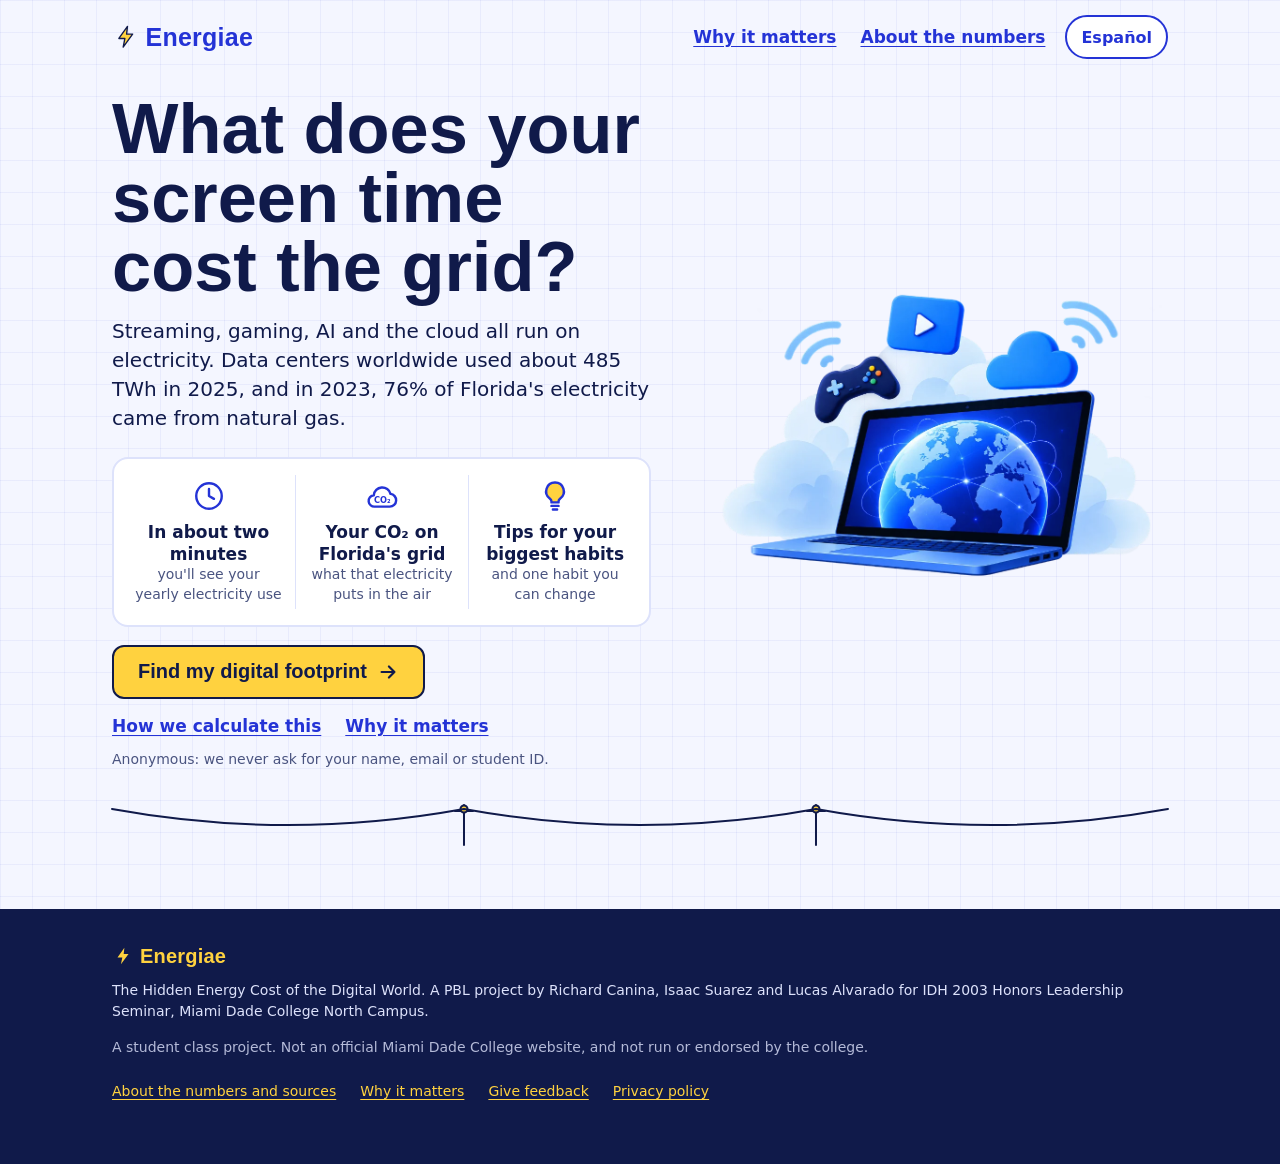
==== commit 8117e0cf: "Say it's not an official Miami Dade College site; fix two descriptions - Footer on every page and th" ====
--- a/index.html
+++ b/index.html
@@ -4,7 +4,7 @@
   <meta charset="UTF-8">
   <meta name="viewport" content="width=device-width, initial-scale=1">
   <title>Digital Energy Calculator | Energiae</title>
-  <meta name="description" content="Estimate the yearly electricity behind your streaming, gaming, AI and cloud habits, then pledge one change. An Energiae project at Miami Dade College.">
+  <meta name="description" content="Estimate the yearly electricity behind your streaming, gaming, AI and cloud habits, then pledge one change. A student project for IDH 2003 at Miami Dade College.">
   <meta name="theme-color" content="#2433D6">
   <!-- Link preview card (texts, WhatsApp, iMessage, LinkedIn, Discord). Apps don't run JavaScript,
        so these stay in English and need the full site address. -->
@@ -333,8 +333,6 @@
         <div class="habit-footer">
         <!-- Only when coming back from the results ("Edit my habits"), so it can't spoil the first reveal or the "expected" question. -->
         <p class="habit-live" id="habit-live" aria-live="polite" hidden></p>
-        <!-- Shown once if someone taps "See my results" without changing any answer; a second tap continues. -->
-        <p class="habit-unchanged" id="habit-unchanged" role="status" hidden></p>
         <div class="habit-nav">
           <div class="habit-dots" id="habit-dots" role="group" aria-label="Habit sections" data-i18n-aria="habits.dotsAria">
             <button type="button" class="habit-dot" data-page="1"></button>
@@ -546,6 +544,19 @@
       </section>
     </form>
 
+    <!-- Pop-up when someone taps "See my results" without changing any habit (app.js opens it with showModal(),
+         which centers it and dims the rest of the page). It's outside the form so its buttons never submit anything. -->
+    <dialog class="confirm-dialog" id="unchanged-dialog" aria-labelledby="unchanged-title" aria-describedby="unchanged-text">
+      <div class="confirm-box">
+        <h2 id="unchanged-title" data-i18n="unchanged.title">Nothing changed yet</h2>
+        <p id="unchanged-text" data-i18n="habits.unchanged">You haven't changed any answers yet. Are these really your habits?</p>
+        <div class="confirm-actions">
+          <button type="button" class="btn btn-primary" id="unchanged-edit" data-i18n="unchanged.edit">Change my answers</button>
+          <button type="button" class="btn btn-quiet" id="unchanged-continue" data-i18n="unchanged.continue">Yes, show my results</button>
+        </div>
+      </div>
+    </dialog>
+
     <!--
       FEEDBACK: a second, separate Netlify form ("site-feedback"), so feedback never mixes with the research data.
       It appears on the thank-you screen, and the footer link "Give feedback" opens it from anywhere.
@@ -601,6 +612,7 @@
       Energiae
     </p>
     <p data-i18n="footer.project">The Hidden Energy Cost of the Digital World. A PBL project by Richard Canina, Isaac Suarez and Lucas Alvarado for IDH 2003 Honors Leadership Seminar, Miami Dade College North Campus.</p>
+    <p class="footer-disclaimer" data-i18n="footer.disclaimer">A student class project. Not an official Miami Dade College website, and not run or endorsed by the college.</p>
     <p class="footer-links"><a href="about.html" data-i18n="footer.about">About the numbers and sources</a><a href="why-it-matters.html" data-i18n="nav.why">Why it matters</a><a href="#feedback" id="feedback-link" data-i18n="footer.feedback">Give feedback</a><a href="privacy.html" data-i18n="footer.privacy">Privacy policy</a></p>
   </footer>
 
--- a/styles.css
+++ b/styles.css
@@ -165,6 +165,7 @@
 }
 .site-footer > * { max-width: calc(1120px - 2 * var(--gutter)); margin-left: auto; margin-right: auto; }
 .site-footer a { color: var(--volt); }
+.footer-disclaimer { color: rgba(221, 226, 251, 0.8); } /* "Not an official Miami Dade College website" */
 .footer-links { display: flex; flex-wrap: wrap; gap: 8px 24px; }
 .footer-links a { padding: 8px 0; } /* bigger tap area */
 .wordmark-small { font-size: var(--step-1); color: var(--volt); margin-bottom: 8px; display: flex; }
@@ -478,8 +479,25 @@
 /* Running total while editing after the results */
 .habit-live { margin: 4px 0 0; color: var(--grid); font-size: var(--step--1); font-weight: 700; font-variant-numeric: tabular-nums; }
 /* "You haven't changed any answers yet" (once, before the first results) */
-.habit-unchanged { margin: 6px 0 2px; padding: 8px 12px; background: var(--white); border-left: 5px solid var(--volt); font-size: var(--step--1); font-weight: 600; }
-html:has(#habit-unchanged:not([hidden])) { scroll-padding-bottom: 200px; }
+/* "Nothing changed yet" pop-up: centered by the browser (showModal), with the page dimmed behind it */
+.confirm-dialog {
+  width: min(440px, calc(100% - 2 * var(--gutter)));
+  padding: 0; /* the padding is on .confirm-box, so a tap on the dialog itself means "outside the box" */
+  border: 0;
+  border-radius: 18px;
+  background: var(--white);
+  color: var(--ink);
+  box-shadow: 0 18px 48px rgba(16, 26, 74, 0.35);
+}
+.confirm-dialog::backdrop { background: rgba(16, 26, 74, 0.6); } /* dims everything else */
+.confirm-box { padding: 24px 22px 20px; border-top: 6px solid var(--volt); border-radius: 18px; }
+.confirm-box h2 { margin: 0 0 8px; font-size: var(--step-2); }
+.confirm-box p { margin: 0; font-size: var(--step-1); line-height: 1.4; }
+.confirm-actions { display: flex; flex-wrap: wrap; gap: 10px; margin-top: 20px; }
+.confirm-actions .btn { flex: 1 1 100%; }
+.confirm-dialog[open] { animation: dialog-in 0.18s ease-out; }
+@keyframes dialog-in { from { opacity: 0; transform: translateY(8px) scale(0.98); } }
+@media (prefers-reduced-motion: reduce) { .confirm-dialog[open] { animation: none; } }
 /* WCAG 2.4.11: keep keyboard-focused fields from hiding behind the pinned bar */
 html:has(#step-habits:not([hidden])) { scroll-padding-bottom: 140px; }
 html:has(#habit-live:not([hidden])) { scroll-padding-bottom: 170px; } /* the bar is one line taller while editing */
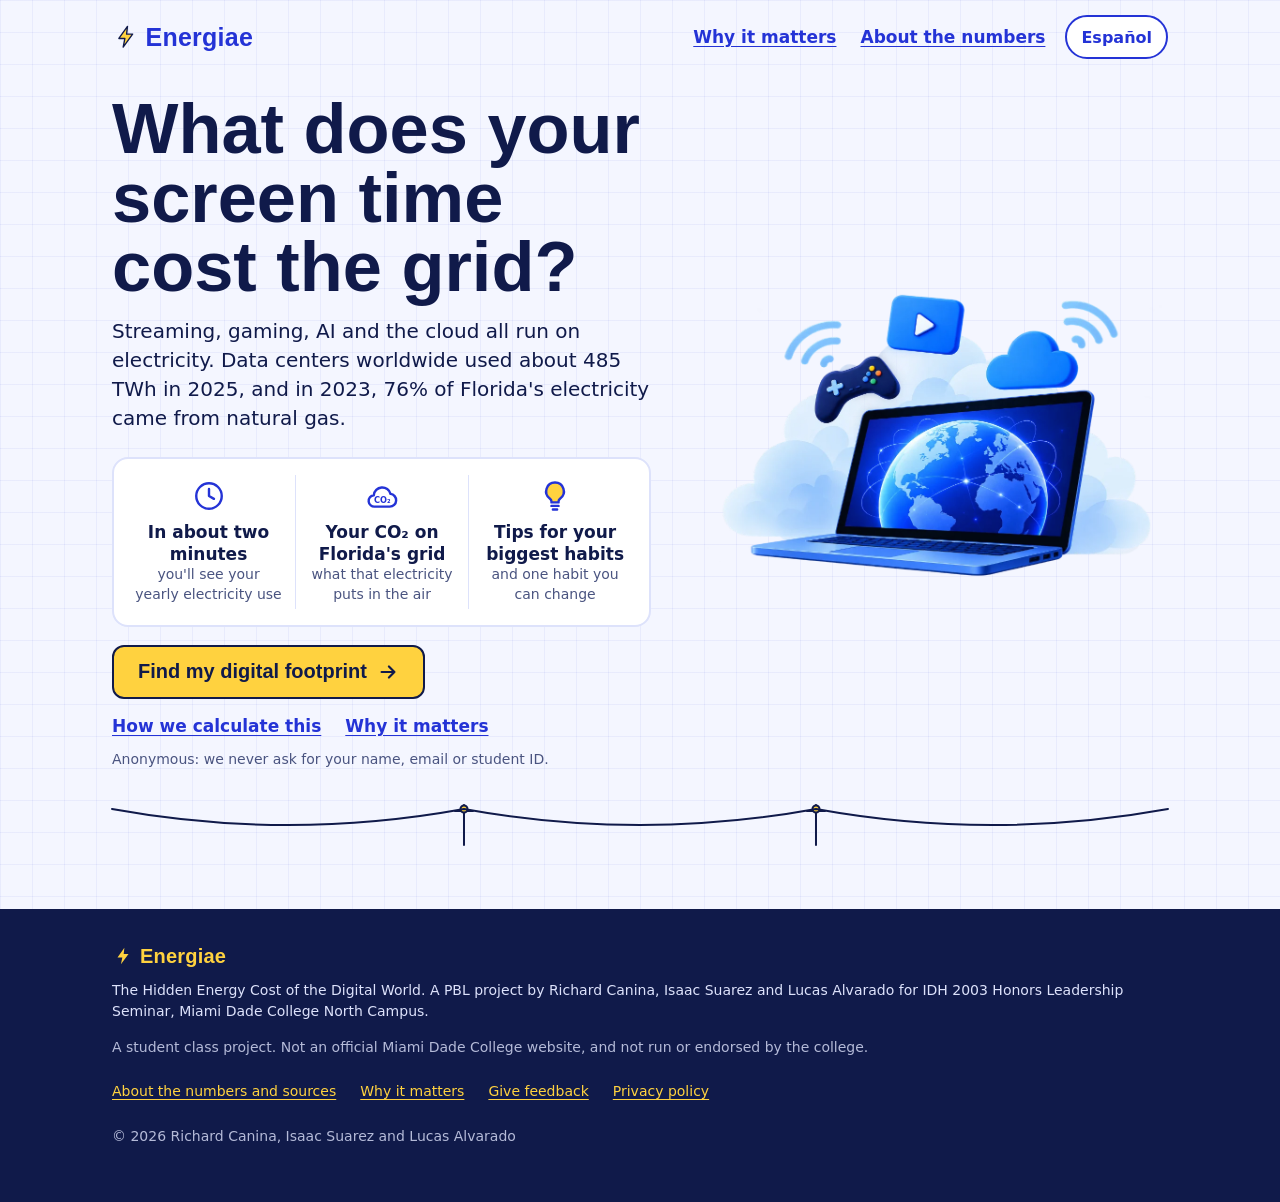
==== commit ed75e80e: "Add a copyright line and full citations for the book and film - Footer on every page (both languages" ====
--- a/index.html
+++ b/index.html
@@ -614,6 +614,7 @@
     <p data-i18n="footer.project">The Hidden Energy Cost of the Digital World. A PBL project by Richard Canina, Isaac Suarez and Lucas Alvarado for IDH 2003 Honors Leadership Seminar, Miami Dade College North Campus.</p>
     <p class="footer-disclaimer" data-i18n="footer.disclaimer">A student class project. Not an official Miami Dade College website, and not run or endorsed by the college.</p>
     <p class="footer-links"><a href="about.html" data-i18n="footer.about">About the numbers and sources</a><a href="why-it-matters.html" data-i18n="nav.why">Why it matters</a><a href="#feedback" id="feedback-link" data-i18n="footer.feedback">Give feedback</a><a href="privacy.html" data-i18n="footer.privacy">Privacy policy</a></p>
+    <p class="footer-copyright" data-i18n="footer.copyright">© 2026 Richard Canina, Isaac Suarez and Lucas Alvarado</p>
   </footer>
 
   <script src="data/coefficients.js"></script>
--- a/styles.css
+++ b/styles.css
@@ -166,6 +166,7 @@
 .site-footer > * { max-width: calc(1120px - 2 * var(--gutter)); margin-left: auto; margin-right: auto; }
 .site-footer a { color: var(--volt); }
 .footer-disclaimer { color: rgba(221, 226, 251, 0.8); } /* "Not an official Miami Dade College website" */
+.footer-copyright { margin-top: 16px; color: rgba(221, 226, 251, 0.8); }
 .footer-links { display: flex; flex-wrap: wrap; gap: 8px 24px; }
 .footer-links a { padding: 8px 0; } /* bigger tap area */
 .wordmark-small { font-size: var(--step-1); color: var(--volt); margin-bottom: 8px; display: flex; }
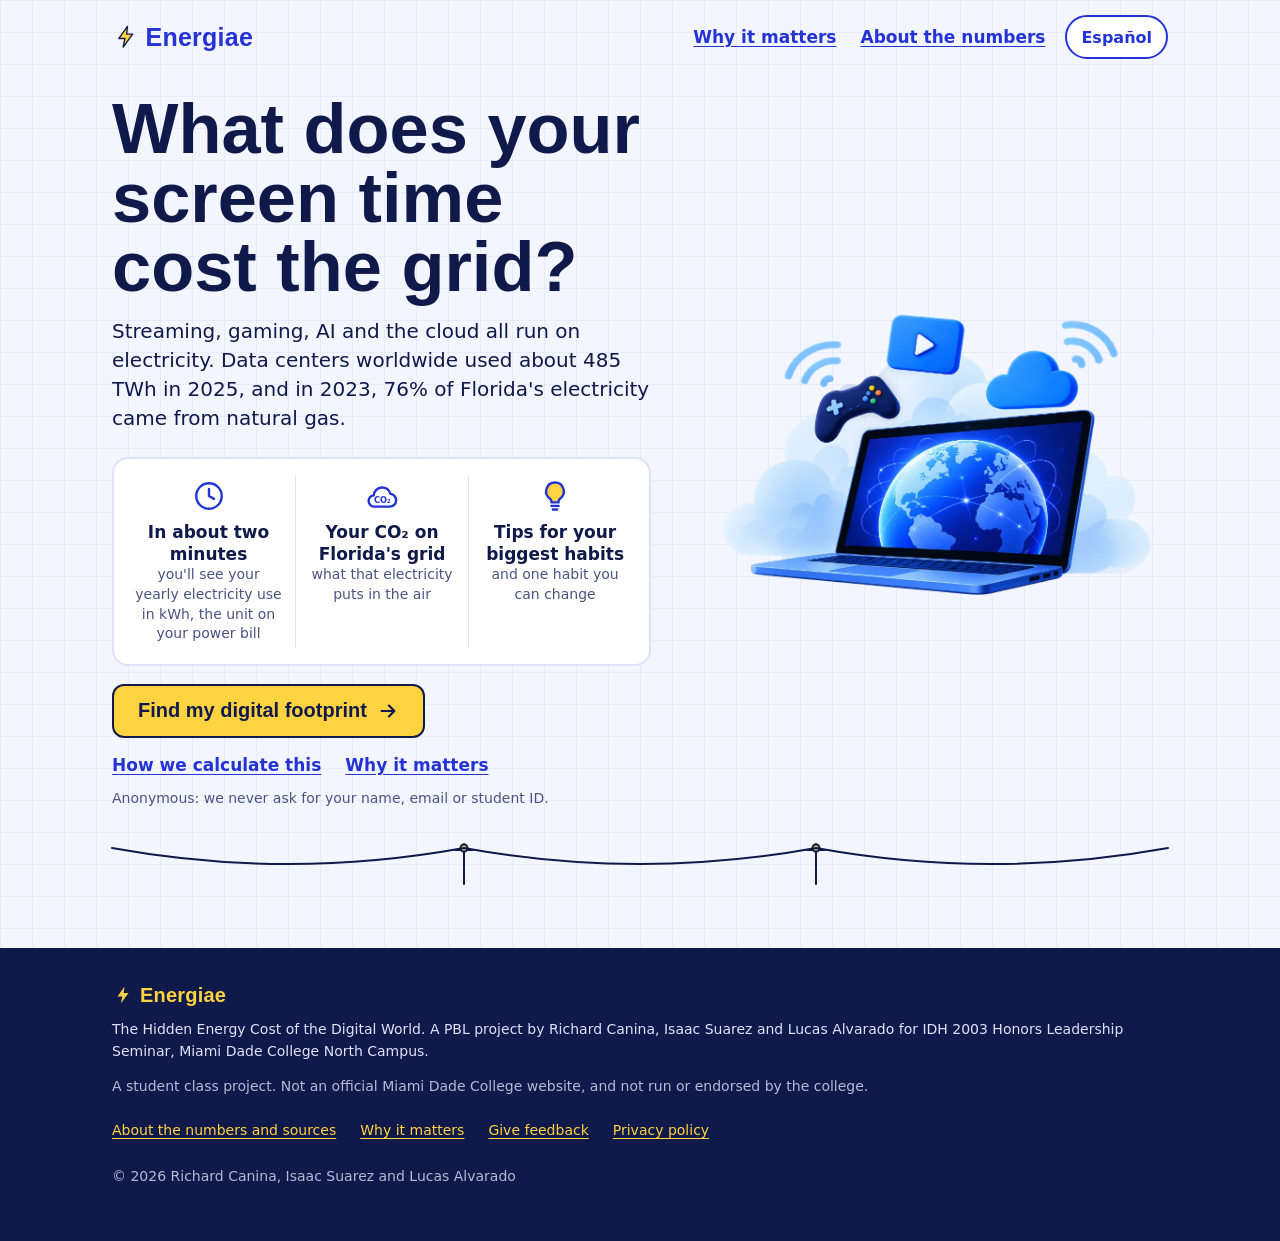
==== commit 7afd0b18: "Explain kWh and add cost at Florida home prices Students kept asking what a kWh is. The welcome scre" ====
--- a/index.html
+++ b/index.html
@@ -87,7 +87,7 @@
       </figure>
 
       <ul class="welcome-features">
-        <li><svg class="feature-icon" aria-hidden="true" focusable="false"><use href="#i-clock"></use></svg><span><strong data-i18n="welcome.f1t">In about two minutes</strong><span data-i18n="welcome.f1d">you'll see your yearly electricity use</span></span></li>
+        <li><svg class="feature-icon" aria-hidden="true" focusable="false"><use href="#i-clock"></use></svg><span><strong data-i18n="welcome.f1t">In about two minutes</strong><span data-i18n="welcome.f1d">you'll see your yearly electricity use in kWh, the unit on your power bill</span></span></li>
         <li><svg class="feature-icon" aria-hidden="true" focusable="false"><use href="#i-co2"></use></svg><span><strong data-i18n="welcome.f2t">Your CO₂ on Florida's grid</strong><span data-i18n="welcome.f2d">what that electricity puts in the air</span></span></li>
         <li><svg class="feature-icon" aria-hidden="true" focusable="false"><use href="#i-bulb"></use></svg><span><strong data-i18n="welcome.f3t">Tips for your biggest habits</strong><span data-i18n="welcome.f3d">and one habit you can change</span></span></li>
       </ul>
@@ -379,8 +379,15 @@
               </div>
             </div>
             <p class="meter-unit" aria-hidden="true" data-i18n="meter.unit">kWh of electricity a year</p>
+            <!-- Students kept asking what a kWh is: tap to open a one-line answer (numbers come from coefficients.js). -->
+            <details class="kwh-help">
+              <summary data-i18n="kwh.q">What's a kWh?</summary>
+              <p data-i18n-html="kwh.a"></p>
+            </details>
 
             <dl class="card-stats">
+              <!-- kWh × the average price a Florida home pays (EIA Table 5A). Not "your bill": part of it is data centers and networks. -->
+              <div><dt data-i18n="stat.cost">Cost at Florida home prices</dt><dd><span id="cost-main">$<span id="cost-usd"></span> <span data-i18n="unit.aYear">a year</span></span><span id="cost-tiny" data-i18n="cost.tiny" hidden>less than $1 a year</span></dd></div>
               <div><dt data-i18n="stat.co2">CO₂ on Florida's grid</dt><dd><span id="co2-kg"></span> kg</dd></div>
               <div><dt data-i18n="stat.phone">Same as charging a phone</dt><dd><span id="phone-charges"></span> <span data-i18n="unit.times">times</span></dd></div>
               <div><dt data-i18n="stat.home">Powering a Florida home</dt><dd><span id="home-days"></span> <span data-i18n="unit.days">days</span></dd></div>
@@ -395,7 +402,7 @@
             <h3 class="card-subtitle" data-i18n="results.where">Where it goes, in kWh a year</h3>
             <ul class="bars" id="bars"></ul>
 
-            <p class="card-foot" data-i18n="card.foot">Estimate by Energiae at Miami Dade College North</p>
+            <p class="card-foot" data-i18n="card.foot">Estimate by Energiae, a student project at MDC North</p>
           </div>
 
           <!-- Share / download the card as an image (app.js draws it on a canvas). Shown once the image is ready;
--- a/styles.css
+++ b/styles.css
@@ -595,6 +595,37 @@
 
 .meter-unit { margin: 6px 0 12px; font-weight: 600; }
 
+/* "What's a kWh?": tap to open a one-line answer under the big number */
+.kwh-help { margin: -8px 0 12px; font-size: var(--step--1); }
+.kwh-help summary {
+  display: inline-flex;
+  align-items: center;
+  gap: 6px;
+  min-height: 32px; /* easy to tap */
+  cursor: pointer;
+  list-style: none;
+  color: var(--volt);
+  font-weight: 600;
+  text-decoration: underline dotted;
+  text-underline-offset: 3px;
+}
+.kwh-help summary::-webkit-details-marker { display: none; }
+.kwh-help summary::before {
+  content: "?";
+  display: inline-grid;
+  place-items: center;
+  width: 1.3em;
+  height: 1.3em;
+  border: 2px solid currentColor;
+  border-radius: 50%;
+  font-size: 0.85em;
+  line-height: 1;
+  text-decoration: none;
+}
+.kwh-help[open] summary::before { content: "×"; }
+.kwh-help p { margin: 2px 0 0; max-width: 52ch; color: rgba(255, 255, 255, 0.92); animation: details-in 0.2s ease-out; }
+@media (prefers-reduced-motion: reduce) { .kwh-help p { animation: none; } }
+
 .card-stats { display: grid; gap: 6px; margin: 0 0 14px; }
 .card-stats div { display: flex; justify-content: space-between; align-items: baseline; gap: 12px; border-top: 1px solid rgba(255, 255, 255, 0.25); padding-top: 6px; }
 .card-stats dt { font-size: var(--step--1); }
